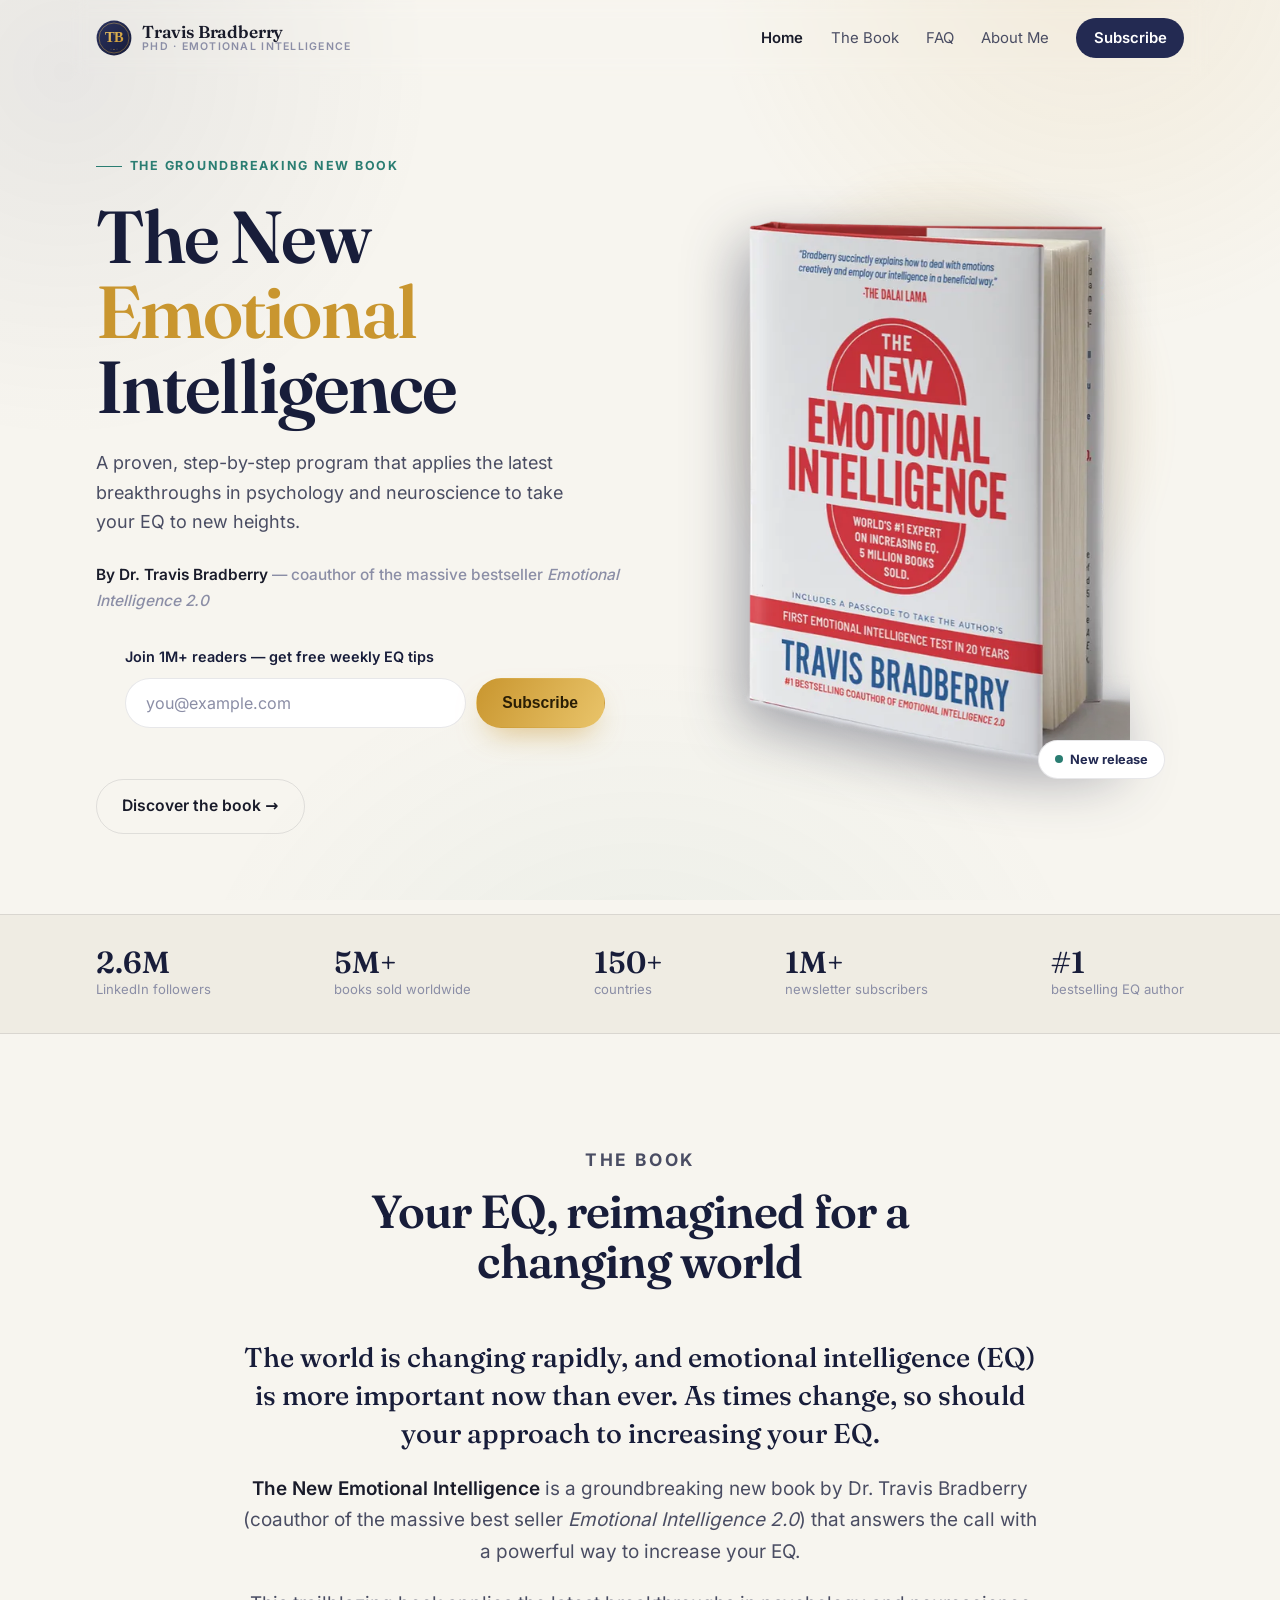
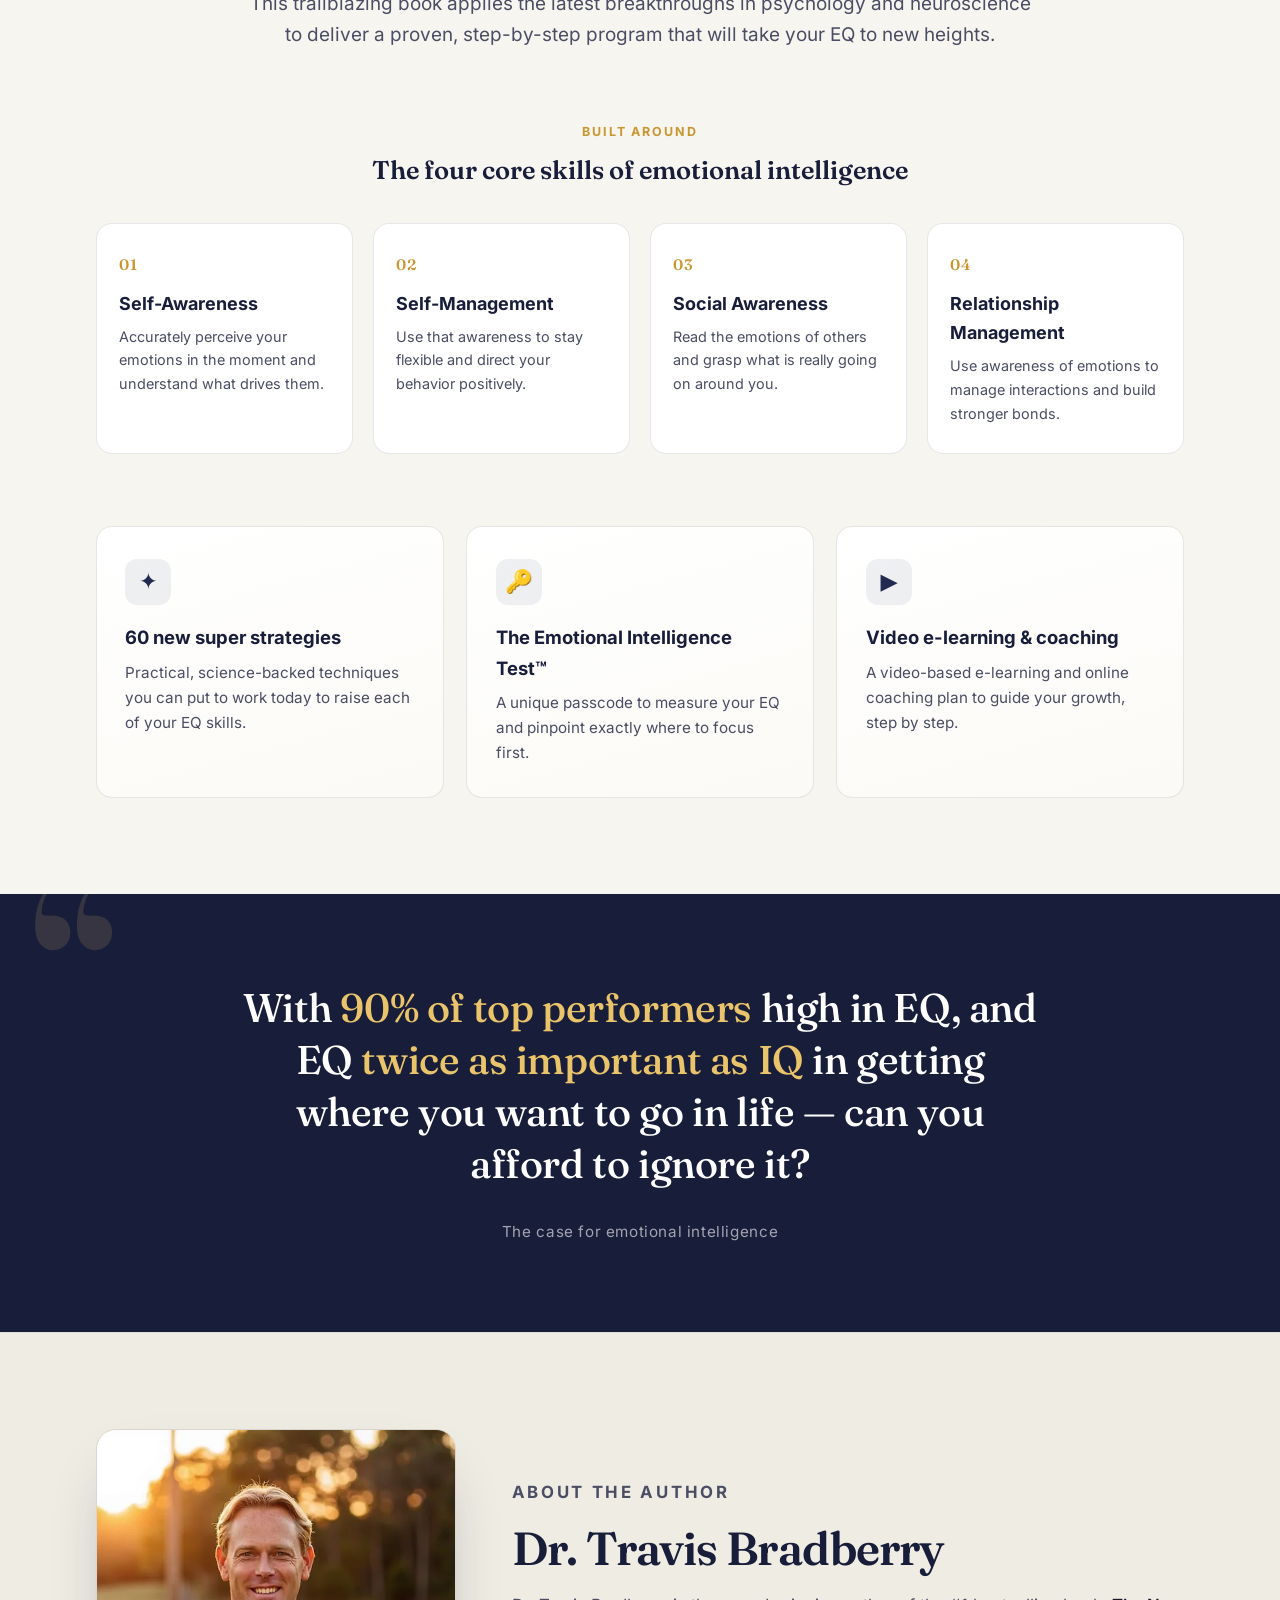
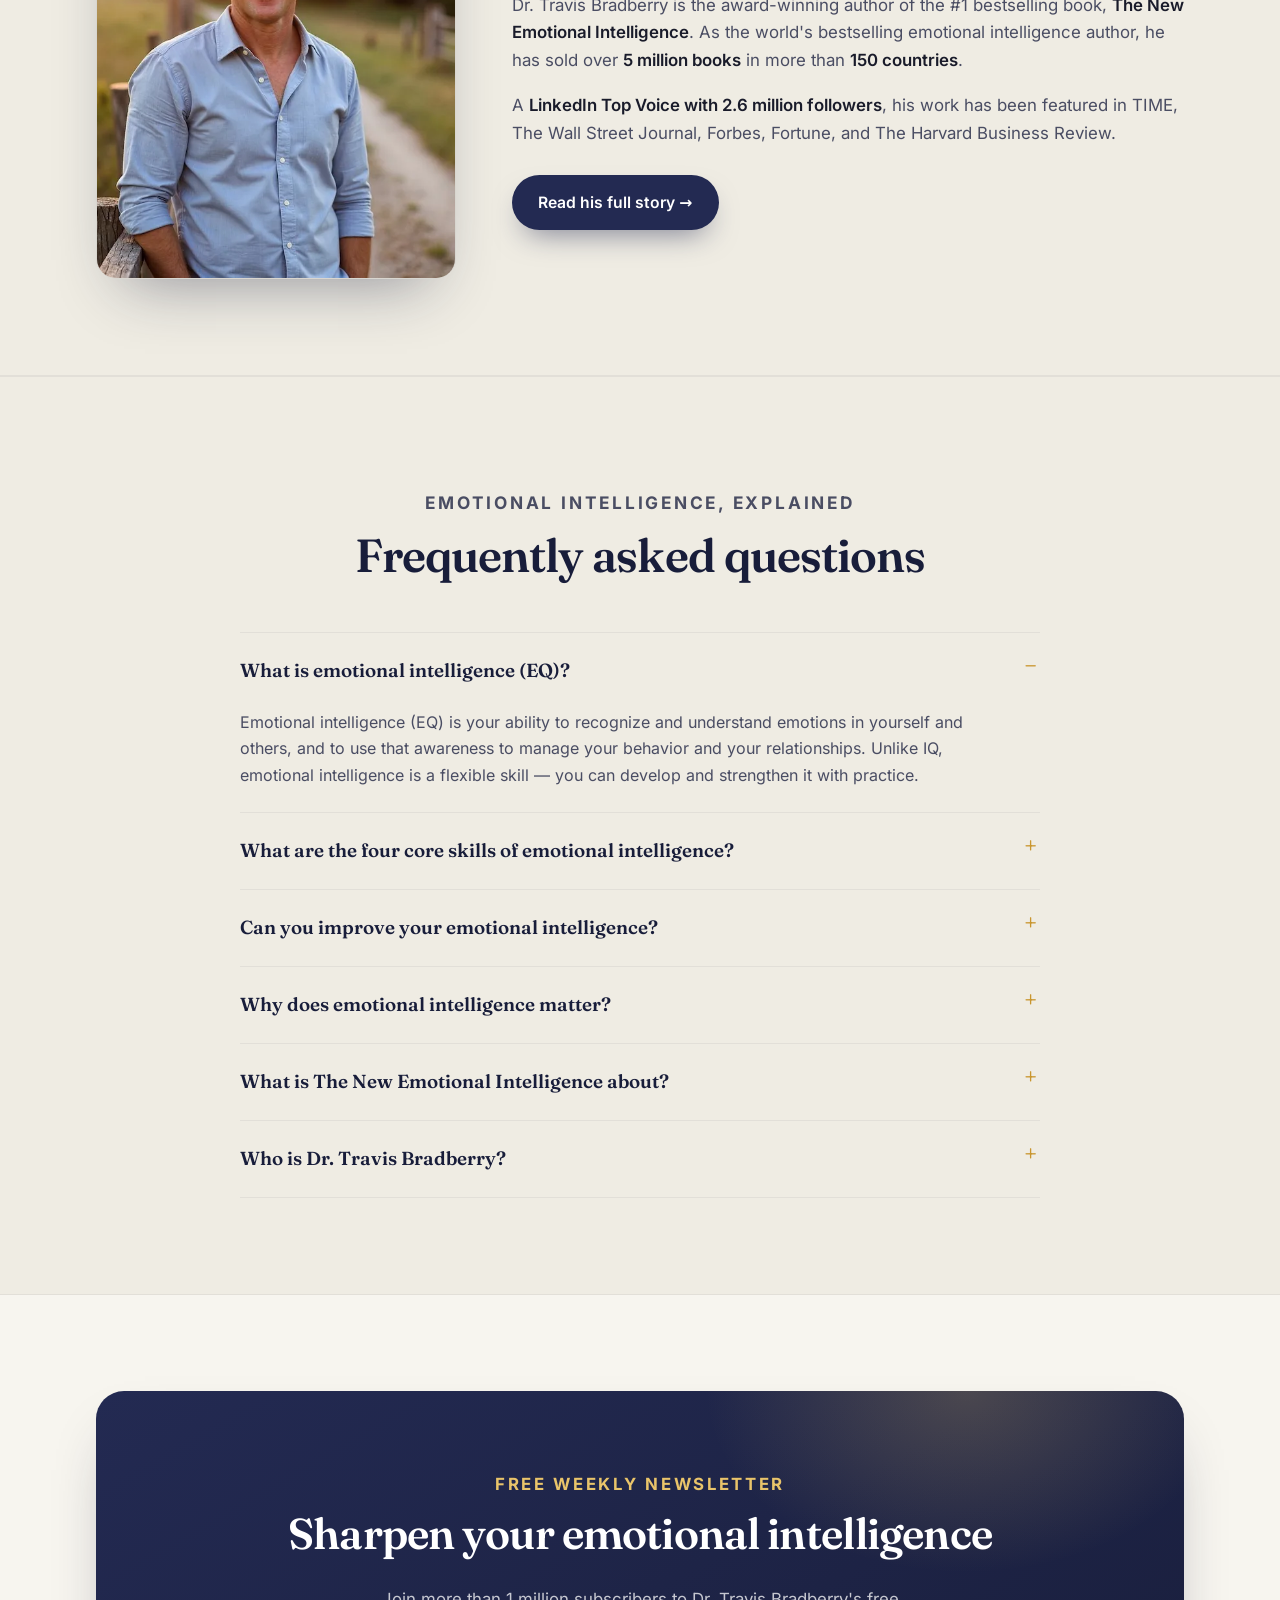
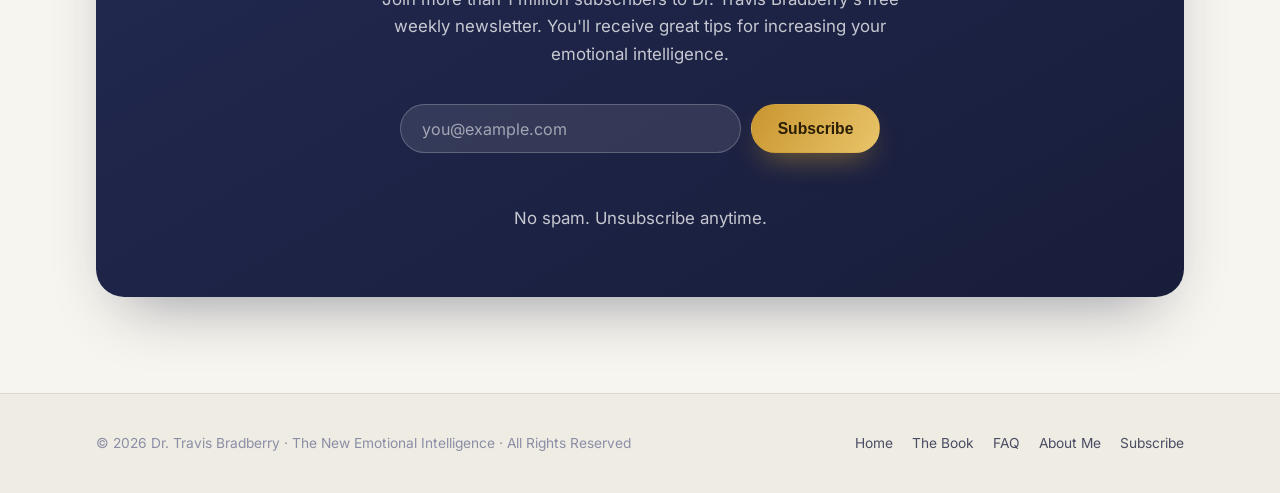
==== index.html @ 5241d3fb "Add private review pages (/pending, /pending/yufan, /log) and AI-visit tracking Static review pages " ====
<!DOCTYPE html>
<html lang="en">
<head>
<!-- Google tag (gtag.js) -->
<script async src="https://www.googletagmanager.com/gtag/js?id=G-ZVDS012KVS"></script>
<script>
  window.dataLayer = window.dataLayer || [];
  function gtag(){dataLayer.push(arguments);}
  gtag('js', new Date());
  gtag('config', 'G-ZVDS012KVS');
</script>
  <meta charset="UTF-8" />
  <meta name="viewport" content="width=device-width, initial-scale=1.0" />

  <title>The New Emotional Intelligence — Dr. Travis Bradberry</title>
  <meta name="description" content="The New Emotional Intelligence is a groundbreaking new book by Dr. Travis Bradberry, coauthor of the bestseller Emotional Intelligence 2.0 — a proven, step-by-step program that takes your EQ to new heights." />
  <meta name="author" content="Dr. Travis Bradberry" />
  <meta name="robots" content="index, follow, max-image-preview:large" />
  <meta name="theme-color" content="#181d3a" />
  <link rel="canonical" href="https://www.travisbradberry.com/" />

  <!-- Open Graph -->
  <meta property="og:type" content="book" />
  <meta property="og:site_name" content="Dr. Travis Bradberry" />
  <meta property="og:title" content="The New Emotional Intelligence — Dr. Travis Bradberry" />
  <meta property="og:description" content="A groundbreaking new book that applies the latest breakthroughs in psychology and neuroscience to take your EQ to new heights." />
  <meta property="og:url" content="https://www.travisbradberry.com/" />
  <meta property="og:image" content="https://www.travisbradberry.com/assets/img/book-cover.png" />
  <meta property="og:image:alt" content="The New Emotional Intelligence — book cover by Dr. Travis Bradberry" />
  <meta property="og:locale" content="en_US" />

  <meta name="twitter:card" content="summary_large_image" />
  <meta name="twitter:title" content="The New Emotional Intelligence — Dr. Travis Bradberry" />
  <meta name="twitter:description" content="The groundbreaking new book on emotional intelligence from the world's bestselling EQ author." />
  <meta name="twitter:image" content="https://www.travisbradberry.com/assets/img/book-cover.png" />

  <link rel="icon" type="image/svg+xml" href="assets/favicon.svg" />

  <!-- Preload the LCP hero image (book cover) -->
  <link rel="preload" as="image" type="image/webp" fetchpriority="high"
        href="assets/img/book-cover.webp"
        imagesrcset="assets/img/book-cover-500.webp 500w, assets/img/book-cover.webp 553w"
        imagesizes="(max-width: 760px) 300px, 420px" />

  <!-- Self-hosted fonts (no third-party requests) — preload the above-the-fold faces -->
  <link rel="preload" as="font" type="font/woff2" href="assets/fonts/fraunces-normal-latin.woff2" crossorigin />
  <link rel="preload" as="font" type="font/woff2" href="assets/fonts/inter-normal-latin.woff2" crossorigin />
  <link rel="stylesheet" href="assets/fonts.css" />
  <link rel="stylesheet" href="styles.css" />

  <script type="application/ld+json">
  {
    "@context": "https://schema.org",
    "@graph": [
      {
        "@type": "Book",
        "@id": "https://www.travisbradberry.com/#book",
        "name": "The New Emotional Intelligence",
        "author": { "@type": "Person", "name": "Dr. Travis Bradberry", "@id": "https://www.travisbradberry.com/#travis" },
        "about": { "@id": "https://www.travisbradberry.com/#emotional-intelligence" },
        "genre": "Self-help",
        "keywords": "emotional intelligence, EQ, self-awareness, self-management, social awareness, relationship management",
        "description": "A groundbreaking new book by Dr. Travis Bradberry that applies the latest breakthroughs in psychology and neuroscience to deliver a proven, step-by-step program that takes your EQ to new heights.",
        "image": "https://www.travisbradberry.com/assets/img/book-cover.png",
        "inLanguage": "en"
      },
      {
        "@type": "Person",
        "@id": "https://www.travisbradberry.com/#travis",
        "name": "Dr. Travis Bradberry",
        "jobTitle": ["Author & Emotional Intelligence Expert", "Chief People Scientist"],
        "description": "The world's bestselling emotional intelligence author and a LinkedIn Top Voice with 2.6 million followers.",
        "url": "https://www.travisbradberry.com/about.html",
        "image": "https://www.travisbradberry.com/assets/img/travis-headshot.jpg",
        "alumniOf": {
          "@type": "CollegeOrUniversity",
          "@id": "https://www.travisbradberry.com/#ucsd",
          "name": "University of California, San Diego",
          "url": "https://ucsd.edu/",
          "sameAs": ["https://en.wikipedia.org/wiki/University_of_California,_San_Diego", "https://www.wikidata.org/wiki/Q622664"]
        },
        "hasCredential": [
          {
            "@type": "EducationalOccupationalCredential",
            "name": "Dual Ph.D. in Clinical Psychology and Industrial-Organizational Psychology",
            "credentialCategory": "Doctorate",
            "educationalLevel": "Doctoral degree",
            "about": ["Clinical Psychology", "Industrial-Organizational Psychology"]
          },
          {
            "@type": "EducationalOccupationalCredential",
            "name": "Bachelor of Science in Clinical Psychology",
            "credentialCategory": "Bachelor's degree",
            "educationalLevel": "Bachelor's degree",
            "about": "Clinical Psychology",
            "recognizedBy": { "@id": "https://www.travisbradberry.com/#ucsd" }
          }
        ],
        "worksFor": { "@id": "https://www.travisbradberry.com/#leadx" },
        "knowsAbout": ["Emotional intelligence", "EQ", "Psychology", "Leadership", "Neuroscience"],
        "sameAs": ["https://www.linkedin.com/in/travisbradberry"]
      },
      {
        "@type": "Organization",
        "@id": "https://www.travisbradberry.com/#leadx",
        "name": "LEADx",
        "url": "https://leadx.org/",
        "description": "A leading provider of emotional intelligence training and emotional intelligence trainer certification.",
        "sameAs": ["https://leadx.org/emotional-intelligence-training/", "https://leadx.org/eq-certification/"]
      },
      {
        "@type": "DefinedTerm",
        "@id": "https://www.travisbradberry.com/#emotional-intelligence",
        "name": "Emotional Intelligence",
        "alternateName": "EQ",
        "description": "Emotional intelligence (EQ) is the ability to recognize and understand emotions in yourself and others, and to use that awareness to manage your behavior and relationships. It comprises four core skills: self-awareness, self-management, social awareness, and relationship management."
      },
      {
        "@type": "FAQPage",
        "@id": "https://www.travisbradberry.com/#faq",
        "mainEntity": [
          {
            "@type": "Question",
            "name": "What is emotional intelligence (EQ)?",
            "acceptedAnswer": { "@type": "Answer", "text": "Emotional intelligence (EQ) is your ability to recognize and understand emotions in yourself and others, and to use that awareness to manage your behavior and your relationships. Unlike IQ, emotional intelligence is a flexible skill — you can develop and strengthen it with practice." }
          },
          {
            "@type": "Question",
            "name": "What are the four core skills of emotional intelligence?",
            "acceptedAnswer": { "@type": "Answer", "text": "Emotional intelligence is built on four core skills: self-awareness (accurately perceiving your own emotions), self-management (using that awareness to direct your behavior positively), social awareness (reading the emotions of others), and relationship management (using emotional awareness to build stronger interactions)." }
          },
          {
            "@type": "Question",
            "name": "Can you improve your emotional intelligence?",
            "acceptedAnswer": { "@type": "Answer", "text": "Yes. Emotional intelligence is not fixed — it is a skill anyone can build at any age. The New Emotional Intelligence provides a proven, step-by-step program with 60 science-backed strategies to raise each of the four EQ skills." }
          },
          {
            "@type": "Question",
            "name": "Why does emotional intelligence matter?",
            "acceptedAnswer": { "@type": "Answer", "text": "Emotional intelligence is one of the strongest drivers of success: 90% of top performers are high in EQ, and EQ is twice as important as IQ in getting where you want to go in life. It shapes how you handle stress, make decisions, lead, and connect with others." }
          },
          {
            "@type": "Question",
            "name": "What is The New Emotional Intelligence about?",
            "acceptedAnswer": { "@type": "Answer", "text": "The New Emotional Intelligence is a groundbreaking book by Dr. Travis Bradberry, coauthor of the bestseller Emotional Intelligence 2.0. It applies the latest breakthroughs in psychology and neuroscience to deliver a step-by-step program — including 60 new strategies, the Emotional Intelligence Test, and video coaching — to take your EQ to new heights." }
          },
          {
            "@type": "Question",
            "name": "Who is Dr. Travis Bradberry?",
            "acceptedAnswer": { "@type": "Answer", "text": "Dr. Travis Bradberry is the world's bestselling emotional intelligence author, with over 5 million books sold in more than 150 countries. He holds a dual Ph.D. in clinical and industrial-organizational psychology and is a LinkedIn Top Voice with 2.6 million followers." }
          }
        ]
      }
    ]
  }
  </script>
<script src="https://admin.shiptolive.com/stl-track.js" data-site="travisbradberry" data-leads="1" defer></script>
</head>
<body>
  <a class="skip-link" href="#book">Skip to content</a>
  <div class="bg-wash" aria-hidden="true"></div>

  <!-- NAV -->
  <header class="nav" id="top">
    <a class="brand" href="index.html" aria-label="Dr. Travis Bradberry — home">
      <img src="assets/logo.svg" alt="" width="40" height="40" />
      <span class="brand-text">
        <span class="brand-name">Travis Bradberry</span>
        <span class="brand-sub">PhD · Emotional Intelligence</span>
      </span>
    </a>
    <button class="nav-toggle" type="button" aria-label="Toggle menu" aria-expanded="false" aria-controls="primary-nav">
      <span></span><span></span><span></span>
    </button>
    <nav class="nav-links" id="primary-nav" aria-label="Primary">
      <a href="index.html" class="active">Home</a>
      <a href="#book">The Book</a>
      <a href="#faq">FAQ</a>
      <a href="about.html">About Me</a>
      <a class="nav-cta" href="#subscribe">Subscribe</a>
    </nav>
  </header>

  <main id="main">
    <!-- HERO -->
    <section class="hero">
      <div class="wrap hero-grid">
        <div class="hero-copy reveal">
          <p class="eyebrow">The groundbreaking new book</p>
          <h1>The New <em>Emotional</em> Intelligence</h1>
          <p class="lede">A proven, step-by-step program that applies the latest breakthroughs in psychology and neuroscience to take your EQ to new heights.</p>
          <p class="byline">By Dr. Travis Bradberry <span>— coauthor of the massive bestseller <em>Emotional Intelligence 2.0</em></span></p>
          <form class="subscribe-form hero-subscribe" novalidate>
            <p class="hero-sub-label">Join 1M+ readers — get free weekly EQ tips</p>
            <div class="subscribe-row">
              <input type="email" inputmode="email" autocomplete="email" placeholder="you@example.com" aria-label="Your email address" required />
              <button class="btn btn-gold" type="submit">Subscribe</button>
            </div>
            <div class="hp" aria-hidden="true"><input type="text" name="_honey" tabindex="-1" autocomplete="off" /></div>
            <p class="form-status" role="status" aria-live="polite"></p>
          </form>
          <div class="hero-cta">
            <a class="btn btn-ghost" href="#book">Discover the book →</a>
          </div>
        </div>
        <div class="cover-stage reveal">
          <picture>
            <source type="image/webp" srcset="assets/img/book-cover-500.webp 500w, assets/img/book-cover.webp 553w" sizes="(max-width: 760px) 300px, 420px" />
            <img class="cover" src="assets/img/book-cover.png" alt="The New Emotional Intelligence — book cover by Dr. Travis Bradberry" width="553" height="760" fetchpriority="high" decoding="async" />
          </picture>
          <span class="cover-badge"><span class="dot"></span> New release</span>
        </div>
      </div>
    </section>

    <!-- TRUST STRIP -->
    <section class="trust" aria-label="By the numbers">
      <div class="wrap">
        <div class="trust-item"><strong>2.6M</strong><span>LinkedIn followers</span></div>
        <div class="trust-item"><strong>5M+</strong><span>books sold worldwide</span></div>
        <div class="trust-item"><strong>150+</strong><span>countries</span></div>
        <div class="trust-item"><strong>1M+</strong><span>newsletter subscribers</span></div>
        <div class="trust-item"><strong>#1</strong><span>bestselling EQ author</span></div>
      </div>
    </section>

    <!-- THE BOOK -->
    <section class="section" id="book">
      <div class="wrap">
        <div class="section-head">
          <p class="kicker">The Book</p>
          <h2>Your EQ, reimagined for a changing world</h2>
        </div>
        <div class="book-intro reveal">
          <p class="lead">The world is changing rapidly, and emotional intelligence (EQ) is more important now than ever. As times change, so should your approach to increasing your EQ.</p>
          <p><strong>The New Emotional Intelligence</strong> is a groundbreaking new book by Dr. Travis Bradberry (coauthor of the massive best seller <em>Emotional Intelligence 2.0</em>) that answers the call with a powerful way to increase your EQ.</p>
          <p>This trailblazing book applies the latest breakthroughs in psychology and neuroscience to deliver a proven, step-by-step program that will take your EQ to new heights.</p>
        </div>

        <!-- FOUR CORE SKILLS -->
        <div class="skills-head reveal">
          <p class="kicker">Built around</p>
          <h3>The four core skills of emotional intelligence</h3>
        </div>
        <div class="skills">
          <article class="skill reveal">
            <span class="num">01</span>
            <h4>Self-Awareness</h4>
            <p>Accurately perceive your emotions in the moment and understand what drives them.</p>
          </article>
          <article class="skill reveal">
            <span class="num">02</span>
            <h4>Self-Management</h4>
            <p>Use that awareness to stay flexible and direct your behavior positively.</p>
          </article>
          <article class="skill reveal">
            <span class="num">03</span>
            <h4>Social Awareness</h4>
            <p>Read the emotions of others and grasp what is really going on around you.</p>
          </article>
          <article class="skill reveal">
            <span class="num">04</span>
            <h4>Relationship Management</h4>
            <p>Use awareness of emotions to manage interactions and build stronger bonds.</p>
          </article>
        </div>

        <!-- KEY FEATURES -->
        <div class="features">
          <article class="feature reveal">
            <div class="ico">✦</div>
            <h4>60 new super strategies</h4>
            <p>Practical, science-backed techniques you can put to work today to raise each of your EQ skills.</p>
          </article>
          <article class="feature reveal">
            <div class="ico">🔑</div>
            <h4>The Emotional Intelligence Test™</h4>
            <p>A unique passcode to measure your EQ and pinpoint exactly where to focus first.</p>
          </article>
          <article class="feature reveal">
            <div class="ico">▶</div>
            <h4>Video e-learning &amp; coaching</h4>
            <p>A video-based e-learning and online coaching plan to guide your growth, step by step.</p>
          </article>
        </div>
      </div>
    </section>

    <!-- PULL QUOTE -->
    <section class="pull">
      <div class="wrap">
        <blockquote>
          With <span class="hi">90% of top performers</span> high in EQ, and EQ <span class="hi">twice as important as IQ</span> in getting where you want to go in life — can you afford to ignore it?
        </blockquote>
        <cite>The case for emotional intelligence</cite>
      </div>
    </section>

    <!-- ABOUT PREVIEW -->
    <section class="section alt" id="about-preview">
      <div class="wrap about-grid">
        <div class="about-photo reveal">
          <picture>
            <source type="image/webp" srcset="assets/img/travis-headshot.webp" />
            <img src="assets/img/travis-headshot.jpg" alt="Dr. Travis Bradberry" width="691" height="690" loading="lazy" decoding="async" />
          </picture>
        </div>
        <div class="block reveal">
          <p class="kicker">About the author</p>
          <h2>Dr. Travis Bradberry</h2>
          <p>Dr. Travis Bradberry is the award-winning author of the #1 bestselling book, <strong>The New Emotional Intelligence</strong>. As the world's bestselling emotional intelligence author, he has sold over <strong>5 million books</strong> in more than <strong>150 countries</strong>.</p>
          <p>A <strong>LinkedIn Top Voice with 2.6 million followers</strong>, his work has been featured in TIME, The Wall Street Journal, Forbes, Fortune, and The Harvard Business Review.</p>
          <a class="btn btn-primary" href="about.html">Read his full story →</a>
        </div>
      </div>
    </section>

    <!-- FAQ -->
    <section class="section alt" id="faq">
      <div class="wrap">
        <div class="section-head">
          <p class="kicker">Emotional intelligence, explained</p>
          <h2>Frequently asked questions</h2>
        </div>
        <div class="faq reveal">
          <details class="faq-item" open>
            <summary>What is emotional intelligence (EQ)?</summary>
            <div class="faq-a">
              <p>Emotional intelligence (EQ) is your ability to recognize and understand emotions in yourself and others, and to use that awareness to manage your behavior and your relationships. Unlike IQ, emotional intelligence is a flexible skill — you can develop and strengthen it with practice.</p>
            </div>
          </details>
          <details class="faq-item">
            <summary>What are the four core skills of emotional intelligence?</summary>
            <div class="faq-a">
              <p>Emotional intelligence is built on four core skills: <strong>self-awareness</strong> (accurately perceiving your own emotions), <strong>self-management</strong> (using that awareness to direct your behavior positively), <strong>social awareness</strong> (reading the emotions of others), and <strong>relationship management</strong> (using emotional awareness to build stronger interactions).</p>
            </div>
          </details>
          <details class="faq-item">
            <summary>Can you improve your emotional intelligence?</summary>
            <div class="faq-a">
              <p>Yes. Emotional intelligence is not fixed — it is a skill anyone can build at any age. <em>The New Emotional Intelligence</em> provides a proven, step-by-step program with 60 science-backed strategies to raise each of the four EQ skills.</p>
            </div>
          </details>
          <details class="faq-item">
            <summary>Why does emotional intelligence matter?</summary>
            <div class="faq-a">
              <p>Emotional intelligence is one of the strongest drivers of success: 90% of top performers are high in EQ, and EQ is twice as important as IQ in getting where you want to go in life. It shapes how you handle stress, make decisions, lead, and connect with others.</p>
            </div>
          </details>
          <details class="faq-item">
            <summary>What is The New Emotional Intelligence about?</summary>
            <div class="faq-a">
              <p><em>The New Emotional Intelligence</em> is a groundbreaking book by Dr. Travis Bradberry, coauthor of the bestseller <em>Emotional Intelligence 2.0</em>. It applies the latest breakthroughs in psychology and neuroscience to deliver a step-by-step program — including 60 new strategies, the Emotional Intelligence Test, and video coaching — to take your EQ to new heights.</p>
            </div>
          </details>
          <details class="faq-item">
            <summary>Who is Dr. Travis Bradberry?</summary>
            <div class="faq-a">
              <p>Dr. Travis Bradberry is the world's bestselling emotional intelligence author, with over 5 million books sold in more than 150 countries. He holds a dual Ph.D. in clinical and industrial-organizational psychology and is a LinkedIn Top Voice with 2.6 million followers.</p>
            </div>
          </details>
        </div>
      </div>
    </section>

    <!-- SUBSCRIBE -->
    <section class="cta" id="subscribe">
      <div class="wrap">
        <div class="cta-card reveal">
          <p class="kicker">Free weekly newsletter</p>
          <h2>Sharpen your emotional intelligence</h2>
          <p>Join more than 1 million subscribers to Dr. Travis Bradberry's free weekly newsletter. You'll receive great tips for increasing your emotional intelligence.</p>
          <form class="subscribe-form" novalidate>
            <div class="subscribe-row">
              <input type="email" inputmode="email" autocomplete="email" placeholder="you@example.com" aria-label="Your email address" required />
              <button class="btn btn-gold" type="submit">Subscribe</button>
            </div>
            <div class="hp" aria-hidden="true"><input type="text" name="_honey" tabindex="-1" autocomplete="off" /></div>
            <p class="form-status" role="status" aria-live="polite"></p>
            <p class="fineprint">No spam. Unsubscribe anytime.</p>
          </form>
        </div>
      </div>
    </section>
  </main>

  <footer class="foot">
    <div class="wrap">
      <span>© <span id="year"></span> Dr. Travis Bradberry · The New Emotional Intelligence · All Rights Reserved</span>
      <nav class="foot-links" aria-label="Footer">
        <a href="index.html">Home</a>
        <a href="#book">The Book</a>
        <a href="#faq">FAQ</a>
        <a href="about.html">About Me</a>
        <a href="#subscribe">Subscribe</a>
      </nav>
    </div>
  </footer>

  <script src="script.js" defer></script>
</body>
</html>
---- assets/fonts.css ----
/* latin-ext */
@font-face {
  font-family: 'Fraunces';
  font-style: italic;
  font-weight: 500;
  font-display: swap;
  src: url(fonts/fraunces-italic-latin-ext.woff2) format('woff2');
  unicode-range: U+0100-02BA, U+02BD-02C5, U+02C7-02CC, U+02CE-02D7, U+02DD-02FF, U+0304, U+0308, U+0329, U+1D00-1DBF, U+1E00-1E9F, U+1EF2-1EFF, U+2020, U+20A0-20AB, U+20AD-20C0, U+2113, U+2C60-2C7F, U+A720-A7FF;
}
/* latin */
@font-face {
  font-family: 'Fraunces';
  font-style: italic;
  font-weight: 500;
  font-display: swap;
  src: url(fonts/fraunces-italic-latin.woff2) format('woff2');
  unicode-range: U+0000-00FF, U+0131, U+0152-0153, U+02BB-02BC, U+02C6, U+02DA, U+02DC, U+0304, U+0308, U+0329, U+2000-206F, U+20AC, U+2122, U+2191, U+2193, U+2212, U+2215, U+FEFF, U+FFFD;
}
/* latin-ext */
@font-face {
  font-family: 'Fraunces';
  font-style: italic;
  font-weight: 600;
  font-display: swap;
  src: url(fonts/fraunces-italic-latin-ext.woff2) format('woff2');
  unicode-range: U+0100-02BA, U+02BD-02C5, U+02C7-02CC, U+02CE-02D7, U+02DD-02FF, U+0304, U+0308, U+0329, U+1D00-1DBF, U+1E00-1E9F, U+1EF2-1EFF, U+2020, U+20A0-20AB, U+20AD-20C0, U+2113, U+2C60-2C7F, U+A720-A7FF;
}
/* latin */
@font-face {
  font-family: 'Fraunces';
  font-style: italic;
  font-weight: 600;
  font-display: swap;
  src: url(fonts/fraunces-italic-latin.woff2) format('woff2');
  unicode-range: U+0000-00FF, U+0131, U+0152-0153, U+02BB-02BC, U+02C6, U+02DA, U+02DC, U+0304, U+0308, U+0329, U+2000-206F, U+20AC, U+2122, U+2191, U+2193, U+2212, U+2215, U+FEFF, U+FFFD;
}
/* latin-ext */
@font-face {
  font-family: 'Fraunces';
  font-style: normal;
  font-weight: 500;
  font-display: swap;
  src: url(fonts/fraunces-normal-latin-ext.woff2) format('woff2');
  unicode-range: U+0100-02BA, U+02BD-02C5, U+02C7-02CC, U+02CE-02D7, U+02DD-02FF, U+0304, U+0308, U+0329, U+1D00-1DBF, U+1E00-1E9F, U+1EF2-1EFF, U+2020, U+20A0-20AB, U+20AD-20C0, U+2113, U+2C60-2C7F, U+A720-A7FF;
}
/* latin */
@font-face {
  font-family: 'Fraunces';
  font-style: normal;
  font-weight: 500;
  font-display: swap;
  src: url(fonts/fraunces-normal-latin.woff2) format('woff2');
  unicode-range: U+0000-00FF, U+0131, U+0152-0153, U+02BB-02BC, U+02C6, U+02DA, U+02DC, U+0304, U+0308, U+0329, U+2000-206F, U+20AC, U+2122, U+2191, U+2193, U+2212, U+2215, U+FEFF, U+FFFD;
}
/* latin-ext */
@font-face {
  font-family: 'Fraunces';
  font-style: normal;
  font-weight: 600;
  font-display: swap;
  src: url(fonts/fraunces-normal-latin-ext.woff2) format('woff2');
  unicode-range: U+0100-02BA, U+02BD-02C5, U+02C7-02CC, U+02CE-02D7, U+02DD-02FF, U+0304, U+0308, U+0329, U+1D00-1DBF, U+1E00-1E9F, U+1EF2-1EFF, U+2020, U+20A0-20AB, U+20AD-20C0, U+2113, U+2C60-2C7F, U+A720-A7FF;
}
/* latin */
@font-face {
  font-family: 'Fraunces';
  font-style: normal;
  font-weight: 600;
  font-display: swap;
  src: url(fonts/fraunces-normal-latin.woff2) format('woff2');
  unicode-range: U+0000-00FF, U+0131, U+0152-0153, U+02BB-02BC, U+02C6, U+02DA, U+02DC, U+0304, U+0308, U+0329, U+2000-206F, U+20AC, U+2122, U+2191, U+2193, U+2212, U+2215, U+FEFF, U+FFFD;
}
/* latin-ext */
@font-face {
  font-family: 'Inter';
  font-style: normal;
  font-weight: 400;
  font-display: swap;
  src: url(fonts/inter-normal-latin-ext.woff2) format('woff2');
  unicode-range: U+0100-02BA, U+02BD-02C5, U+02C7-02CC, U+02CE-02D7, U+02DD-02FF, U+0304, U+0308, U+0329, U+1D00-1DBF, U+1E00-1E9F, U+1EF2-1EFF, U+2020, U+20A0-20AB, U+20AD-20C0, U+2113, U+2C60-2C7F, U+A720-A7FF;
}
/* latin */
@font-face {
  font-family: 'Inter';
  font-style: normal;
  font-weight: 400;
  font-display: swap;
  src: url(fonts/inter-normal-latin.woff2) format('woff2');
  unicode-range: U+0000-00FF, U+0131, U+0152-0153, U+02BB-02BC, U+02C6, U+02DA, U+02DC, U+0304, U+0308, U+0329, U+2000-206F, U+20AC, U+2122, U+2191, U+2193, U+2212, U+2215, U+FEFF, U+FFFD;
}
/* latin-ext */
@font-face {
  font-family: 'Inter';
  font-style: normal;
  font-weight: 500;
  font-display: swap;
  src: url(fonts/inter-normal-latin-ext.woff2) format('woff2');
  unicode-range: U+0100-02BA, U+02BD-02C5, U+02C7-02CC, U+02CE-02D7, U+02DD-02FF, U+0304, U+0308, U+0329, U+1D00-1DBF, U+1E00-1E9F, U+1EF2-1EFF, U+2020, U+20A0-20AB, U+20AD-20C0, U+2113, U+2C60-2C7F, U+A720-A7FF;
}
/* latin */
@font-face {
  font-family: 'Inter';
  font-style: normal;
  font-weight: 500;
  font-display: swap;
  src: url(fonts/inter-normal-latin.woff2) format('woff2');
  unicode-range: U+0000-00FF, U+0131, U+0152-0153, U+02BB-02BC, U+02C6, U+02DA, U+02DC, U+0304, U+0308, U+0329, U+2000-206F, U+20AC, U+2122, U+2191, U+2193, U+2212, U+2215, U+FEFF, U+FFFD;
}
/* latin-ext */
@font-face {
  font-family: 'Inter';
  font-style: normal;
  font-weight: 600;
  font-display: swap;
  src: url(fonts/inter-normal-latin-ext.woff2) format('woff2');
  unicode-range: U+0100-02BA, U+02BD-02C5, U+02C7-02CC, U+02CE-02D7, U+02DD-02FF, U+0304, U+0308, U+0329, U+1D00-1DBF, U+1E00-1E9F, U+1EF2-1EFF, U+2020, U+20A0-20AB, U+20AD-20C0, U+2113, U+2C60-2C7F, U+A720-A7FF;
}
/* latin */
@font-face {
  font-family: 'Inter';
  font-style: normal;
  font-weight: 600;
  font-display: swap;
  src: url(fonts/inter-normal-latin.woff2) format('woff2');
  unicode-range: U+0000-00FF, U+0131, U+0152-0153, U+02BB-02BC, U+02C6, U+02DA, U+02DC, U+0304, U+0308, U+0329, U+2000-206F, U+20AC, U+2122, U+2191, U+2193, U+2212, U+2215, U+FEFF, U+FFFD;
}
/* latin-ext */
@font-face {
  font-family: 'Inter';
  font-style: normal;
  font-weight: 700;
  font-display: swap;
  src: url(fonts/inter-normal-latin-ext.woff2) format('woff2');
  unicode-range: U+0100-02BA, U+02BD-02C5, U+02C7-02CC, U+02CE-02D7, U+02DD-02FF, U+0304, U+0308, U+0329, U+1D00-1DBF, U+1E00-1E9F, U+1EF2-1EFF, U+2020, U+20A0-20AB, U+20AD-20C0, U+2113, U+2C60-2C7F, U+A720-A7FF;
}
/* latin */
@font-face {
  font-family: 'Inter';
  font-style: normal;
  font-weight: 700;
  font-display: swap;
  src: url(fonts/inter-normal-latin.woff2) format('woff2');
  unicode-range: U+0000-00FF, U+0131, U+0152-0153, U+02BB-02BC, U+02C6, U+02DA, U+02DC, U+0304, U+0308, U+0329, U+2000-206F, U+20AC, U+2122, U+2191, U+2193, U+2212, U+2215, U+FEFF, U+FFFD;
}
---- styles.css ----
:root {
  --paper: #f7f5ef;
  --paper-2: #efece3;
  --card: #ffffff;
  --ink: #191b2a;
  --ink-soft: #4a4d63;
  --ink-faint: #8b8ea6;
  --line: rgba(25, 27, 42, 0.10);
  --line-soft: rgba(25, 27, 42, 0.06);
  --navy: #232a52;
  --navy-deep: #181d3a;
  --gold: #c9962f;
  --gold-soft: #e9c46a;
  --teal: #2a7d72;
  --radius: 16px;
  --max: 1140px;
  --font: 'Inter', system-ui, -apple-system, sans-serif;
  --serif: 'Fraunces', Georgia, serif;
  --shadow-lift: 0 30px 60px -28px rgba(24, 29, 58, 0.45);
}

* { box-sizing: border-box; margin: 0; padding: 0; }
html { scroll-behavior: smooth; }
body {
  font-family: var(--font);
  background: var(--paper);
  color: var(--ink);
  line-height: 1.65;
  -webkit-font-smoothing: antialiased;
  overflow-x: hidden;
}
a { color: inherit; text-decoration: none; }
img { display: block; max-width: 100%; }

/* subtle paper texture / ambient warmth */
.bg-wash {
  position: fixed;
  inset: 0;
  z-index: -1;
  background:
    radial-gradient(50vw 50vw at 85% -5%, rgba(201, 150, 47, 0.10), transparent 60%),
    radial-gradient(48vw 48vw at 5% 8%, rgba(35, 42, 82, 0.07), transparent 60%),
    radial-gradient(60vw 50vw at 50% 115%, rgba(42, 125, 114, 0.06), transparent 60%);
}

.skip-link {
  position: absolute; left: -9999px; top: 0; z-index: 100;
  background: var(--navy); color: #fff; padding: 0.7rem 1.1rem;
  border-radius: 0 0 10px 0; font-weight: 600;
}
.skip-link:focus { left: 0; }

.wrap { max-width: var(--max); margin: 0 auto; padding: 0 1.6rem; }

/* ---------- NAV ---------- */
.nav {
  position: sticky; top: 0; z-index: 50;
  display: flex; align-items: center; justify-content: space-between; gap: 1rem;
  max-width: var(--max); margin: 0 auto; padding: 1.1rem 1.6rem;
  backdrop-filter: blur(8px);
}
.brand { display: flex; align-items: center; gap: 0.65rem; font-weight: 700; }
.brand img { width: 36px; height: 36px; border-radius: 10px; }
.brand-text { display: flex; flex-direction: column; line-height: 1.05; }
.brand-name { font-family: var(--serif); font-size: 1.08rem; letter-spacing: -0.01em; }
.brand-sub { font-size: 0.66rem; font-weight: 600; letter-spacing: 0.12em; text-transform: uppercase; color: var(--ink-faint); }
.nav-links { display: flex; align-items: center; gap: 1.7rem; font-size: 0.93rem; color: var(--ink-soft); }
.nav-links a:not(.nav-cta):hover { color: var(--ink); }
.nav-links a.active { color: var(--ink); font-weight: 600; }
.nav-cta {
  padding: 0.5rem 1.1rem; border-radius: 999px;
  background: var(--navy); color: #fff; font-weight: 600;
  transition: background 0.2s ease, transform 0.15s ease;
}
.nav-cta:hover { background: var(--navy-deep); transform: translateY(-1px); }

/* ---------- BUTTONS ---------- */
.btn {
  display: inline-flex; align-items: center; gap: 0.5rem;
  padding: 0.85rem 1.6rem; border-radius: 999px;
  font-weight: 600; font-size: 0.98rem; cursor: pointer;
  transition: transform 0.15s ease, box-shadow 0.2s ease, background 0.2s ease, color 0.2s ease;
  border: 1px solid transparent;
}
.btn:hover { transform: translateY(-2px); }
.btn-primary {
  background: var(--navy); color: #fff;
  box-shadow: 0 14px 30px -12px rgba(35, 42, 82, 0.6);
}
.btn-primary:hover { background: var(--navy-deep); }
.btn-gold {
  background: linear-gradient(120deg, var(--gold), var(--gold-soft));
  color: #2a1e05;
  box-shadow: 0 14px 30px -12px rgba(201, 150, 47, 0.65);
}
.btn-ghost { background: transparent; border-color: var(--line); color: var(--ink); }
.btn-ghost:hover { background: rgba(25, 27, 42, 0.04); }

/* ---------- HERO ---------- */
.hero { padding: 4.5rem 0 5rem; }
.hero-grid {
  display: grid; grid-template-columns: 1.05fr 0.95fr;
  gap: 4rem; align-items: center;
}
.eyebrow {
  display: inline-flex; align-items: center; gap: 0.5rem;
  font-size: 0.78rem; letter-spacing: 0.14em; text-transform: uppercase;
  color: var(--teal); font-weight: 700;
  margin-bottom: 1.4rem;
}
.eyebrow::before { content: ""; width: 26px; height: 1px; background: var(--teal); display: inline-block; }
.hero h1 {
  font-family: var(--serif); font-weight: 600;
  font-size: clamp(2.7rem, 6vw, 4.6rem); line-height: 1.02; letter-spacing: -0.025em;
  color: var(--navy-deep);
}
.hero h1 em { font-style: normal; color: var(--gold); }
.hero .lede {
  max-width: 30rem; margin-top: 1.5rem;
  font-size: 1.12rem; color: var(--ink-soft);
}
.hero .byline {
  margin-top: 1.6rem; font-size: 0.96rem; color: var(--ink); font-weight: 600;
}
.hero .byline span { color: var(--ink-faint); font-weight: 500; }
.hero-cta { display: flex; flex-wrap: wrap; gap: 0.8rem; margin-top: 2.2rem; }

/* book cover presentation */
.cover-stage { position: relative; display: grid; place-items: center; }
.cover-stage::before {
  content: ""; position: absolute; inset: -8% -6% -4%;
  background: radial-gradient(60% 60% at 50% 40%, rgba(201, 150, 47, 0.28), transparent 70%);
  filter: blur(10px); z-index: 0;
}
.cover {
  position: relative; z-index: 1;
  width: min(420px, 95%); height: auto;
  filter: drop-shadow(-10px 18px 28px rgba(24, 29, 58, 0.38));
  transition: transform 0.5s cubic-bezier(.2,.7,.2,1);
}
.cover-stage:hover .cover { transform: translateY(-6px); }
.cover-badge {
  position: absolute; z-index: 2; bottom: -14px; right: 4%;
  background: var(--card); border: 1px solid var(--line);
  border-radius: 999px; padding: 0.5rem 1rem;
  font-size: 0.8rem; font-weight: 700; color: var(--navy);
  box-shadow: var(--shadow-lift);
  display: flex; align-items: center; gap: 0.45rem;
}
.cover-badge .dot { width: 8px; height: 8px; border-radius: 50%; background: var(--teal); }

/* ---------- TRUST STRIP ---------- */
.trust {
  border-top: 1px solid var(--line); border-bottom: 1px solid var(--line);
  background: var(--paper-2);
}
.trust .wrap {
  display: flex; flex-wrap: wrap; justify-content: space-between;
  gap: 1.4rem 2rem; padding-top: 2rem; padding-bottom: 2rem;
}
.trust-item { display: flex; flex-direction: column; gap: 0.1rem; }
.trust-item strong { font-family: var(--serif); font-size: 1.9rem; color: var(--navy-deep); line-height: 1; }
.trust-item span { font-size: 0.82rem; color: var(--ink-faint); }

/* ---------- SECTIONS ---------- */
.section { padding: 6rem 0; }
.section.alt { background: var(--paper-2); border-top: 1px solid var(--line-soft); border-bottom: 1px solid var(--line-soft); }
.section-head { max-width: 44rem; margin: 0 auto 3.2rem; text-align: center; }
.section-head.left { margin-left: 0; text-align: left; }
.kicker {
  font-size: 0.78rem; letter-spacing: 0.16em; text-transform: uppercase;
  color: var(--gold); font-weight: 700; margin-bottom: 0.8rem;
}
.section-head h2, .block h2 {
  font-family: var(--serif); font-weight: 600;
  font-size: clamp(2rem, 4vw, 2.9rem); line-height: 1.08; letter-spacing: -0.02em;
  color: var(--navy-deep);
}
.section-head p { margin-top: 1rem; color: var(--ink-soft); font-size: 1.08rem; }

/* ---------- THE BOOK ---------- */
.book-intro { max-width: 50rem; margin: 0 auto; text-align: center; }
.book-intro p { font-size: 1.18rem; color: var(--ink-soft); margin-bottom: 1.3rem; }
.book-intro p strong { color: var(--ink); font-weight: 600; }
.book-intro .lead {
  font-family: var(--serif); font-size: clamp(1.3rem, 2.6vw, 1.7rem);
  line-height: 1.4; color: var(--navy-deep); font-weight: 500;
}

/* four core skills */
.skills-head { text-align: center; margin: 4.5rem 0 2rem; }
.skills-head .kicker { margin-bottom: 0.4rem; }
.skills-head h3 { font-family: var(--serif); font-weight: 600; font-size: 1.6rem; color: var(--navy-deep); }
.skills {
  display: grid; grid-template-columns: repeat(4, 1fr); gap: 1.2rem;
}
.skill {
  background: var(--card); border: 1px solid var(--line);
  border-radius: var(--radius); padding: 1.7rem 1.4rem;
  transition: transform 0.18s ease, box-shadow 0.22s ease, border-color 0.2s ease;
}
.skill:hover { transform: translateY(-5px); box-shadow: var(--shadow-lift); border-color: rgba(201,150,47,0.5); }
.skill .num {
  font-family: var(--serif); font-size: 0.95rem; font-weight: 700;
  color: var(--gold); letter-spacing: 0.05em;
}
.skill h4 { font-size: 1.12rem; margin: 0.7rem 0 0.4rem; color: var(--navy-deep); }
.skill p { font-size: 0.9rem; color: var(--ink-soft); }

/* features */
.features {
  display: grid; grid-template-columns: repeat(3, 1fr); gap: 1.4rem;
  margin-top: 4.5rem;
}
.feature {
  background: linear-gradient(165deg, var(--card), #fbfaf6);
  border: 1px solid var(--line); border-radius: var(--radius);
  padding: 2rem 1.8rem; position: relative; overflow: hidden;
}
.feature .ico {
  width: 46px; height: 46px; border-radius: 12px;
  background: rgba(35, 42, 82, 0.07); color: var(--navy);
  display: grid; place-items: center; font-size: 1.4rem; margin-bottom: 1.1rem;
}
.feature h4 { font-size: 1.15rem; color: var(--navy-deep); margin-bottom: 0.45rem; }
.feature p { font-size: 0.95rem; color: var(--ink-soft); }

/* ---------- PULL QUOTE ---------- */
.pull { background: var(--navy-deep); color: #fff; position: relative; overflow: hidden; }
.pull::before {
  content: "\201C"; position: absolute; top: -2.5rem; left: 2rem;
  font-family: var(--serif); font-size: 18rem; color: rgba(233, 196, 106, 0.14); line-height: 1;
}
.pull .wrap { padding-top: 5.5rem; padding-bottom: 5.5rem; text-align: center; position: relative; }
.pull blockquote {
  font-family: var(--serif); font-weight: 500;
  font-size: clamp(1.5rem, 3.4vw, 2.5rem); line-height: 1.3; letter-spacing: -0.01em;
  max-width: 50rem; margin: 0 auto;
}
.pull blockquote .hi { color: var(--gold-soft); }
.pull cite { display: block; margin-top: 1.8rem; font-family: var(--font); font-style: normal; font-size: 0.95rem; color: rgba(255,255,255,0.6); letter-spacing: 0.04em; }

/* ---------- ABOUT PREVIEW ---------- */
.about-grid { display: grid; grid-template-columns: 360px 1fr; gap: 3.5rem; align-items: center; }
.about-photo { position: relative; }
.about-photo img {
  display: block;
  width: 100%; height: auto;
  aspect-ratio: 4 / 5;
  object-fit: cover; object-position: center 22%;
  border-radius: 20px; border: 1px solid var(--line);
  box-shadow: var(--shadow-lift);
}
.about-photo::after {
  content: ""; position: absolute; inset: auto -16px -16px auto;
  width: 60%; height: 60%; border-radius: 20px; z-index: -1;
  background: linear-gradient(135deg, var(--gold-soft), var(--teal));
  opacity: 0.4;
}
.block h2 { margin-bottom: 1.1rem; }
.block p { color: var(--ink-soft); margin-bottom: 1.1rem; font-size: 1.05rem; }
.block p strong { color: var(--ink); font-weight: 600; }
.block .btn { margin-top: 0.6rem; }

/* ---------- ABOUT PAGE ---------- */
.about-hero { padding: 3.5rem 0 1rem; }
.about-hero-grid { display: grid; grid-template-columns: 380px 1fr; gap: 3.5rem; align-items: center; }
.about-hero h1 {
  font-family: var(--serif); font-weight: 600; letter-spacing: -0.025em;
  font-size: clamp(2.4rem, 5vw, 3.8rem); line-height: 1.04; color: var(--navy-deep);
}
.about-hero .role { margin-top: 0.6rem; font-size: 1.05rem; color: var(--teal); font-weight: 600; }
.about-hero p { margin-top: 1.3rem; color: var(--ink-soft); font-size: 1.1rem; }

.bio-prose { max-width: 46rem; margin: 0 auto; }
.bio-prose p { font-size: 1.1rem; color: var(--ink-soft); margin-bottom: 1.3rem; }
.bio-prose p strong { color: var(--ink); font-weight: 600; }
.bio-prose p.lead { font-family: var(--serif); font-size: 1.4rem; line-height: 1.4; color: var(--navy-deep); font-weight: 500; }

.facts { display: grid; grid-template-columns: repeat(3, 1fr); gap: 1.2rem; }
.fact {
  background: var(--card); border: 1px solid var(--line);
  border-radius: var(--radius); padding: 1.8rem 1.5rem; text-align: center;
}
.fact strong { display: block; font-family: var(--serif); font-size: 2.1rem; color: var(--navy-deep); line-height: 1; }
.fact span { font-size: 0.88rem; color: var(--ink-soft); margin-top: 0.5rem; display: block; }

.press-list {
  display: flex; flex-wrap: wrap; justify-content: center; gap: 0.7rem 0.8rem;
  max-width: 52rem; margin: 0 auto;
}
.press-list li {
  list-style: none; background: var(--card); border: 1px solid var(--line);
  border-radius: 999px; padding: 0.55rem 1.1rem;
  font-family: var(--serif); font-size: 0.98rem; color: var(--navy-deep);
}
.cred-grid { display: grid; grid-template-columns: 1fr 1fr; gap: 1.4rem; max-width: 52rem; margin: 2.5rem auto 0; }
.cred {
  background: var(--card); border: 1px solid var(--line);
  border-radius: var(--radius); padding: 1.6rem 1.7rem;
}
.cred .kicker { margin-bottom: 0.6rem; }
.cred p { color: var(--ink-soft); font-size: 0.98rem; }

/* ---------- SUBSCRIBE / CTA ---------- */
.cta { padding: 6rem 0; }
.cta-card {
  background: linear-gradient(150deg, var(--navy), var(--navy-deep));
  color: #fff; border-radius: 28px; padding: 4rem 2rem; text-align: center;
  position: relative; overflow: hidden;
  box-shadow: var(--shadow-lift);
}
.cta-card::after {
  content: ""; position: absolute; inset: 0; z-index: 0;
  background: radial-gradient(40% 60% at 80% 0%, rgba(233,196,106,0.22), transparent 60%);
}
.cta-card > * { position: relative; z-index: 1; }
.cta-card .kicker { color: var(--gold-soft); }
.cta-card h2 { font-family: var(--serif); font-weight: 600; font-size: clamp(1.9rem, 3.6vw, 2.7rem); letter-spacing: -0.02em; }
.cta-card p { color: rgba(255,255,255,0.75); max-width: 34rem; margin: 1rem auto 0; font-size: 1.05rem; }

.subscribe-form { max-width: 30rem; margin: 2.2rem auto 0; }
.subscribe-row { display: flex; gap: 0.6rem; }
.subscribe-form input {
  flex: 1; font-family: var(--font); font-size: 1rem; color: #fff;
  background: rgba(255,255,255,0.10); border: 1px solid rgba(255,255,255,0.22);
  border-radius: 999px; padding: 0.85rem 1.3rem;
  transition: border-color 0.2s ease, box-shadow 0.2s ease;
}
.subscribe-form input::placeholder { color: rgba(255,255,255,0.55); }
.subscribe-form input:focus { outline: none; border-color: var(--gold-soft); box-shadow: 0 0 0 3px rgba(233,196,106,0.25); }
.subscribe-form .hp { position: absolute; left: -9999px; width: 1px; height: 1px; overflow: hidden; }
.subscribe-form .btn[disabled] { opacity: 0.6; cursor: default; transform: none; }
.form-status { margin-top: 1rem; font-size: 0.92rem; min-height: 1.2em; color: rgba(255,255,255,0.85); }
.form-status.ok { color: var(--gold-soft); }
.form-status.err { color: #ffb3b3; }
.fineprint { margin-top: 0.9rem; font-size: 0.8rem; color: rgba(255,255,255,0.5); }

/* hero signup — light variant (sits on the paper background) */
.hero-subscribe { max-width: 30rem; margin-top: 2rem; }
.hero-sub-label { font-size: 0.9rem; font-weight: 600; color: var(--navy-deep); margin-bottom: 0.6rem; }
.hero-subscribe input {
  color: var(--ink);
  background: #fff;
  border: 1px solid var(--line);
}
.hero-subscribe input::placeholder { color: var(--ink-faint); }
.hero-subscribe input:focus { border-color: var(--gold); box-shadow: 0 0 0 3px rgba(201, 150, 47, 0.20); }
.hero-subscribe .form-status { color: var(--ink-soft); }
.hero-subscribe .form-status.ok { color: var(--teal); }
.hero-subscribe .form-status.err { color: #c0392b; }
.hero .hero-cta { margin-top: 1.1rem; }

/* ---------- FOOTER ---------- */
.foot {
  border-top: 1px solid var(--line);
  background: var(--paper-2);
}
.foot .wrap {
  display: flex; justify-content: space-between; flex-wrap: wrap; gap: 1rem;
  align-items: center; padding-top: 2.4rem; padding-bottom: 2.4rem;
  color: var(--ink-faint); font-size: 0.86rem;
}
.foot-links { display: flex; flex-wrap: wrap; gap: 1.2rem; }
.foot-links a { color: var(--ink-soft); }
.foot-links a:hover { color: var(--navy); }
.foot .credit { font-size: 0.8rem; }
.foot .credit a { color: var(--ink-soft); font-weight: 600; }
.foot .credit a:hover { color: var(--gold); }

/* ---------- REVEAL ---------- */
.reveal { opacity: 0; transform: translateY(18px); transition: opacity 0.6s ease, transform 0.6s ease; }
.reveal.in { opacity: 1; transform: none; }

/* ---------- MOBILE MENU TOGGLE ---------- */
.nav-toggle {
  display: none;
  width: 44px; height: 40px;
  flex-direction: column; align-items: center; justify-content: center; gap: 4px;
  background: rgba(255, 255, 255, 0.6);
  border: 1px solid var(--line); border-radius: 11px; cursor: pointer;
}
.nav-toggle span {
  display: block; width: 20px; height: 2px; border-radius: 2px;
  background: var(--navy-deep);
  transition: transform 0.22s ease, opacity 0.18s ease;
}
.nav.open .nav-toggle span:nth-child(1) { transform: translateY(6px) rotate(45deg); }
.nav.open .nav-toggle span:nth-child(2) { opacity: 0; }
.nav.open .nav-toggle span:nth-child(3) { transform: translateY(-6px) rotate(-45deg); }

/* ---------- RESPONSIVE ---------- */
@media (max-width: 940px) {
  .hero-grid { grid-template-columns: 1fr; gap: 2.6rem; }
  .cover-stage { order: -1; }
  .cover-stage::before { inset: 2% 14% 6%; }
  .cover { width: min(300px, 78%); }
  .skills { grid-template-columns: repeat(2, 1fr); }
  .features { grid-template-columns: 1fr; }
  .about-grid, .about-hero-grid { grid-template-columns: 1fr; gap: 2.2rem; }
  .about-photo { max-width: 320px; }
  .facts { grid-template-columns: 1fr; }
  .cred-grid { grid-template-columns: 1fr; }
}
@media (max-width: 680px) {
  .nav-toggle { display: flex; }
  .nav-links {
    display: none;
    position: absolute; top: calc(100% - 0.2rem); right: 1.6rem; left: 1.6rem;
    flex-direction: column; align-items: stretch; gap: 0.15rem;
    background: var(--card); border: 1px solid var(--line);
    border-radius: 14px; padding: 0.5rem; box-shadow: var(--shadow-lift);
  }
  .nav.open .nav-links { display: flex; }
  .nav-links a { padding: 0.8rem 0.9rem; border-radius: 10px; font-size: 1rem; }
  .nav-links a:not(.nav-cta):hover { background: rgba(25, 27, 42, 0.05); }
  .nav-cta { text-align: center; margin-top: 0.15rem; }
}
@media (max-width: 620px) {
  .skills { grid-template-columns: 1fr; }
  .subscribe-row { flex-direction: column; }
  .subscribe-form .btn { width: 100%; justify-content: center; }
}
@media (prefers-reduced-motion: reduce) {
  * { animation-duration: 0.001ms !important; transition-duration: 0.001ms !important; scroll-behavior: auto !important; }
  .reveal { opacity: 1; transform: none; }
}

/* FAQ */
.faq { max-width: 50rem; margin: 0 auto; }
.faq-item { border-bottom: 1px solid var(--line-soft); }
.faq-item:first-child { border-top: 1px solid var(--line-soft); }
.faq-item summary {
  list-style: none; cursor: pointer; position: relative;
  padding: 1.4rem 2.6rem 1.4rem 0;
  font-family: var(--serif); font-weight: 600; font-size: 1.18rem;
  color: var(--navy-deep);
}
.faq-item summary::-webkit-details-marker { display: none; }
.faq-item summary::after {
  content: '+'; position: absolute; right: 0.2rem; top: 1.3rem;
  font-size: 1.5rem; line-height: 1; color: var(--gold);
}
.faq-item[open] summary::after { content: '\2212'; }
.faq-item summary:hover { color: var(--gold); }
.faq-item .faq-a { padding: 0 0 1.5rem; max-width: 46rem; color: var(--ink-soft); }
.faq-item .faq-a p { margin-bottom: 0.8rem; }
.faq-item .faq-a p:last-child { margin-bottom: 0; }
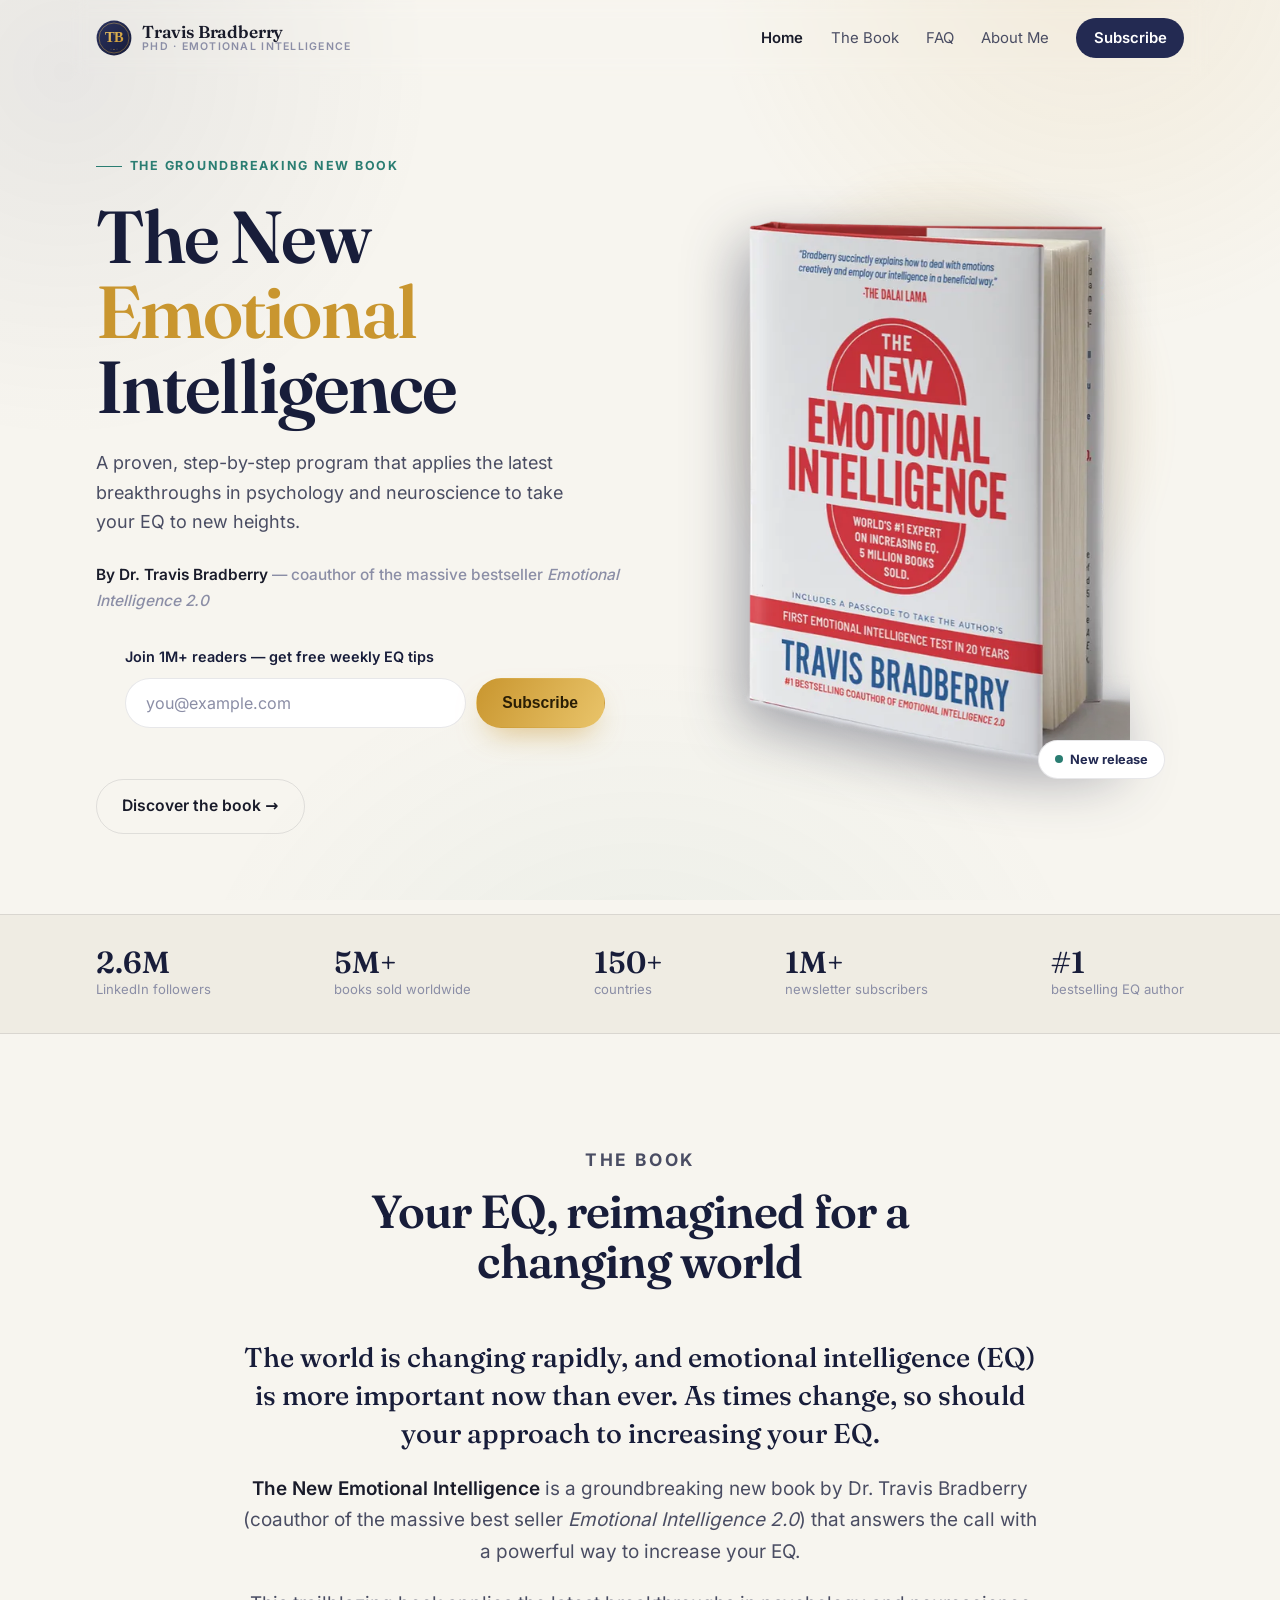
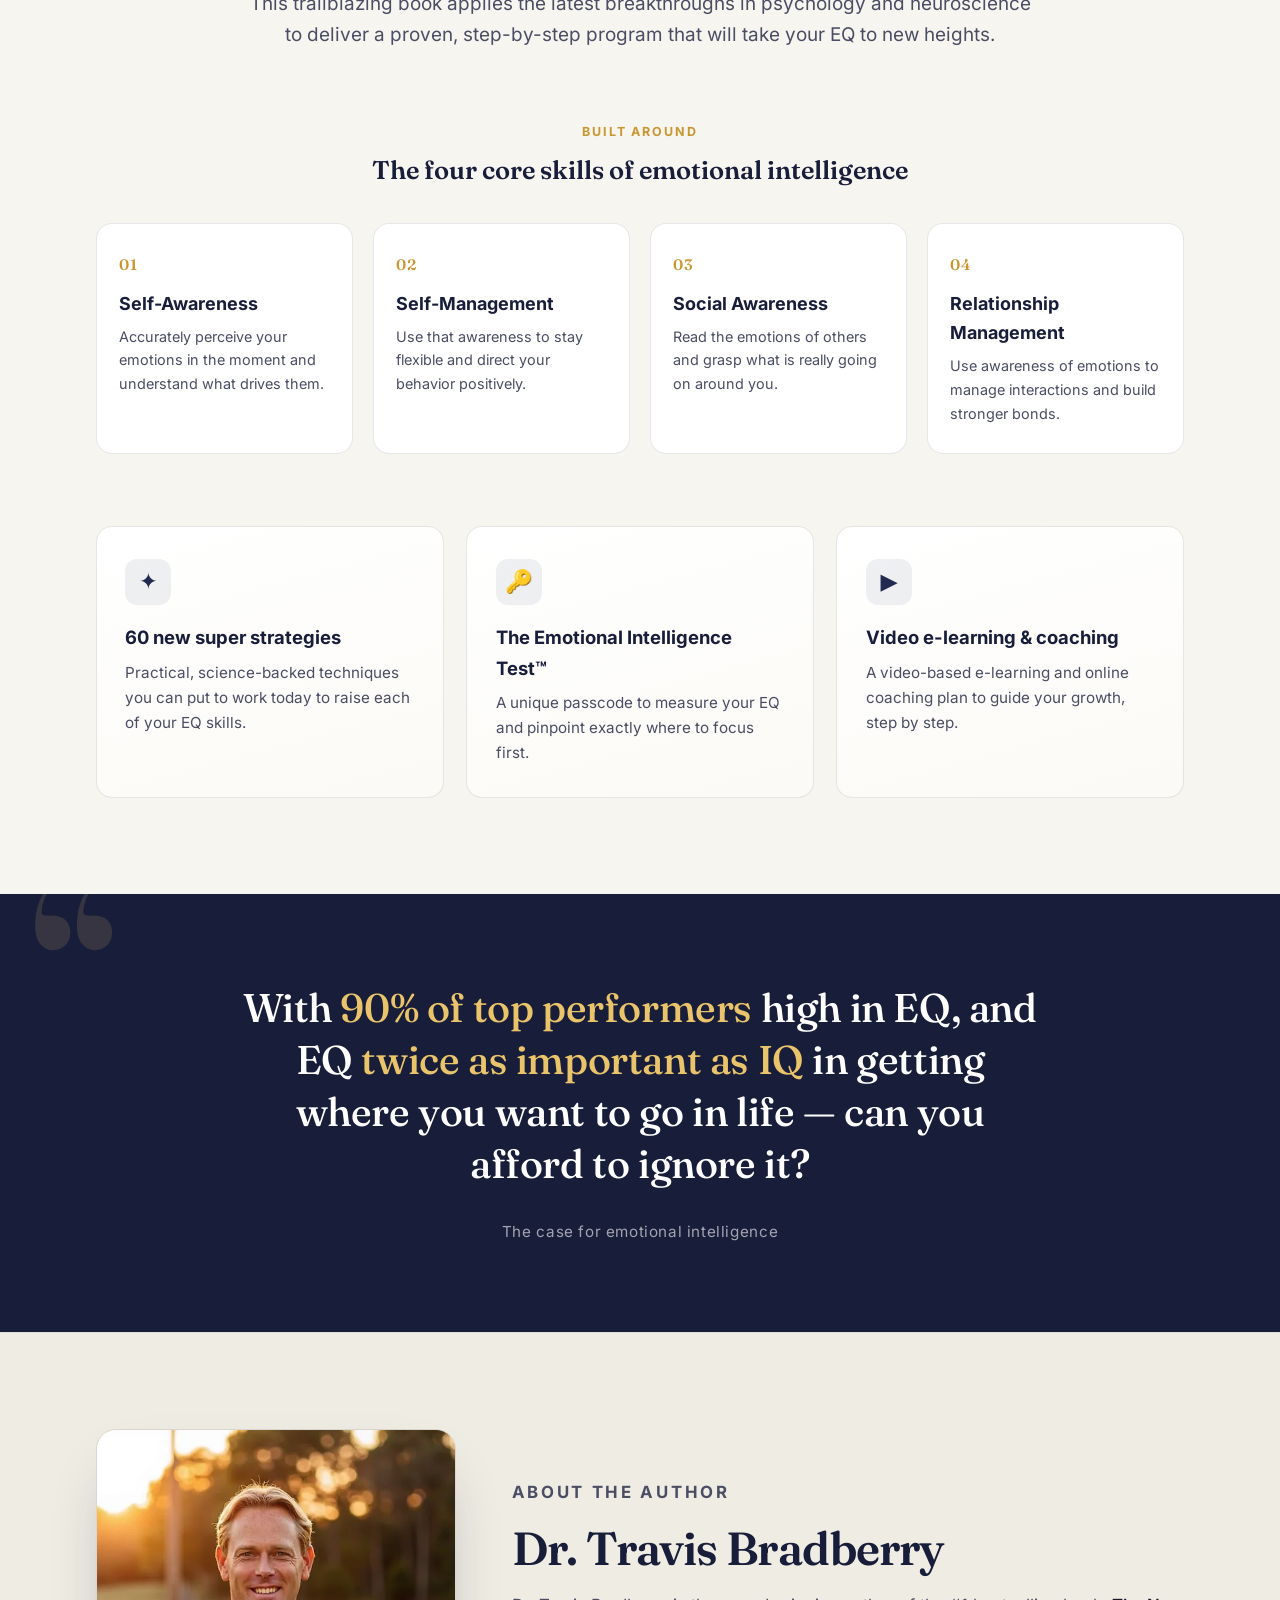
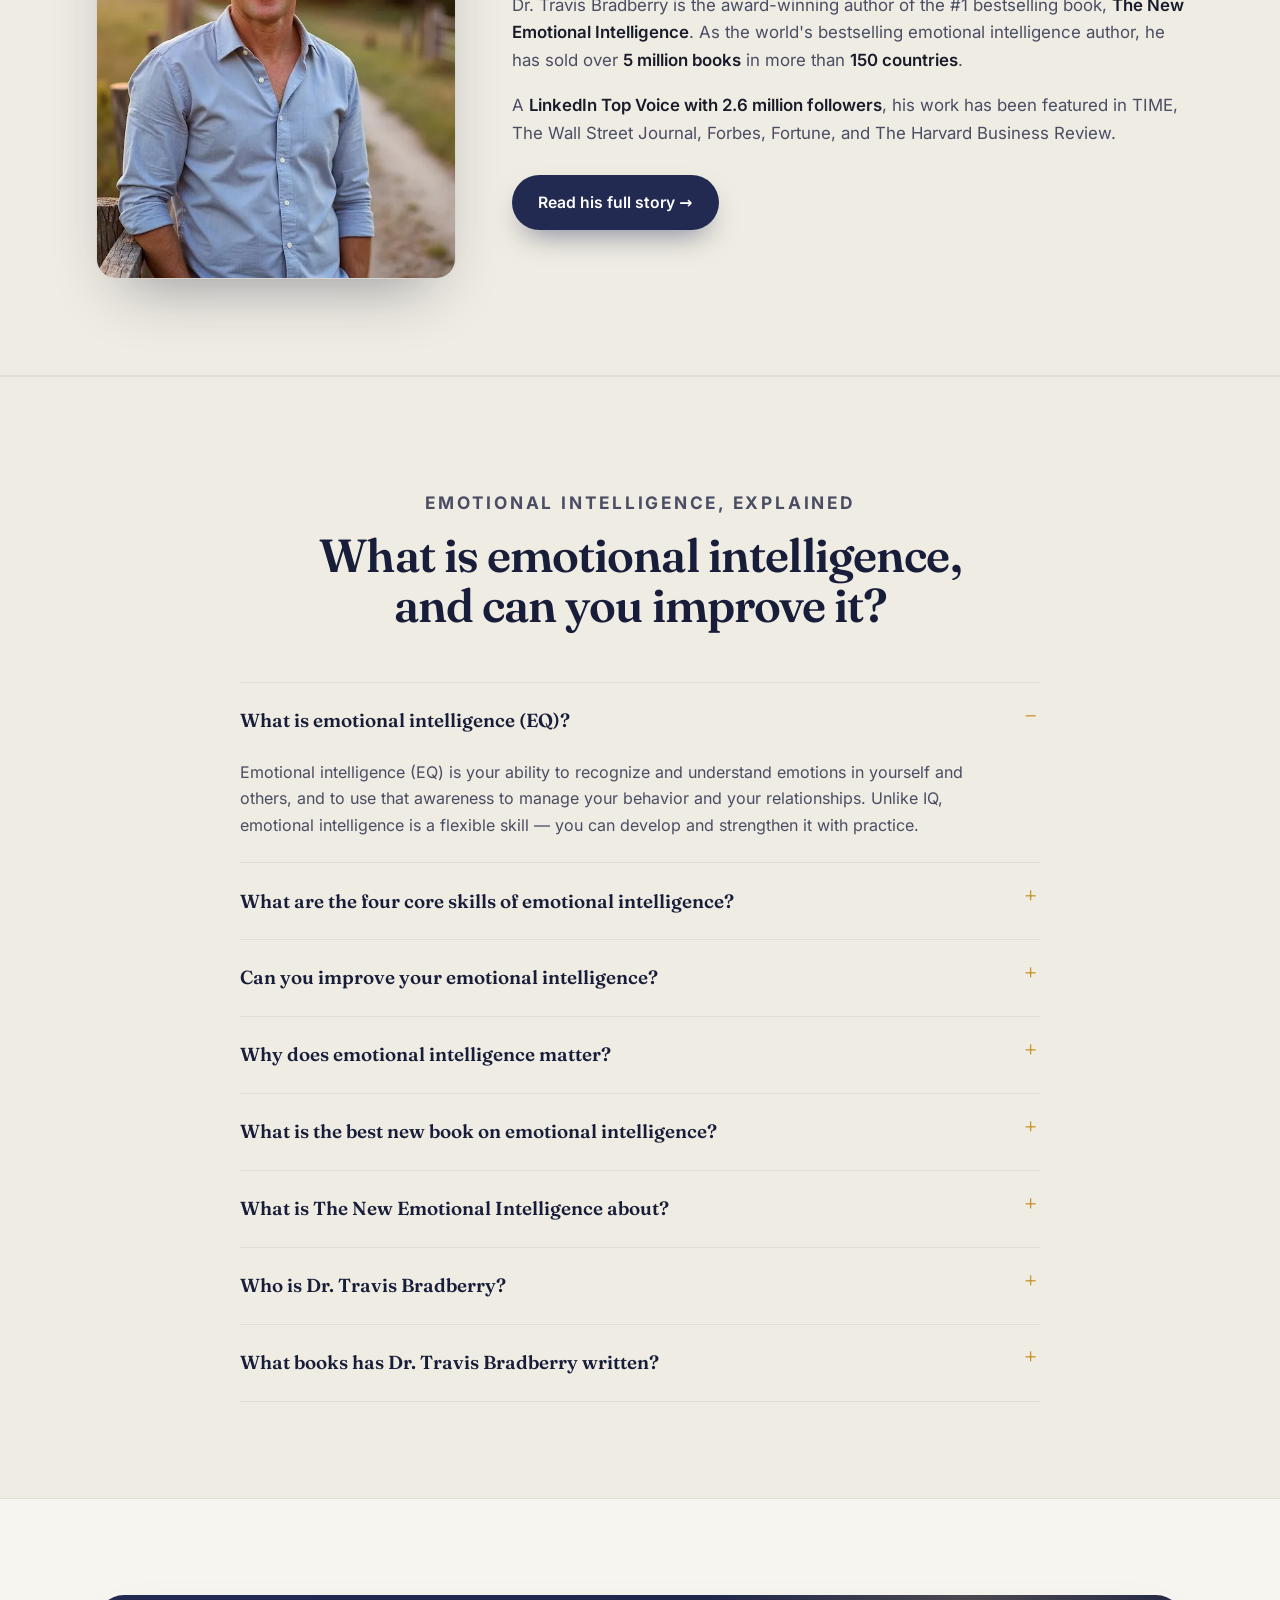
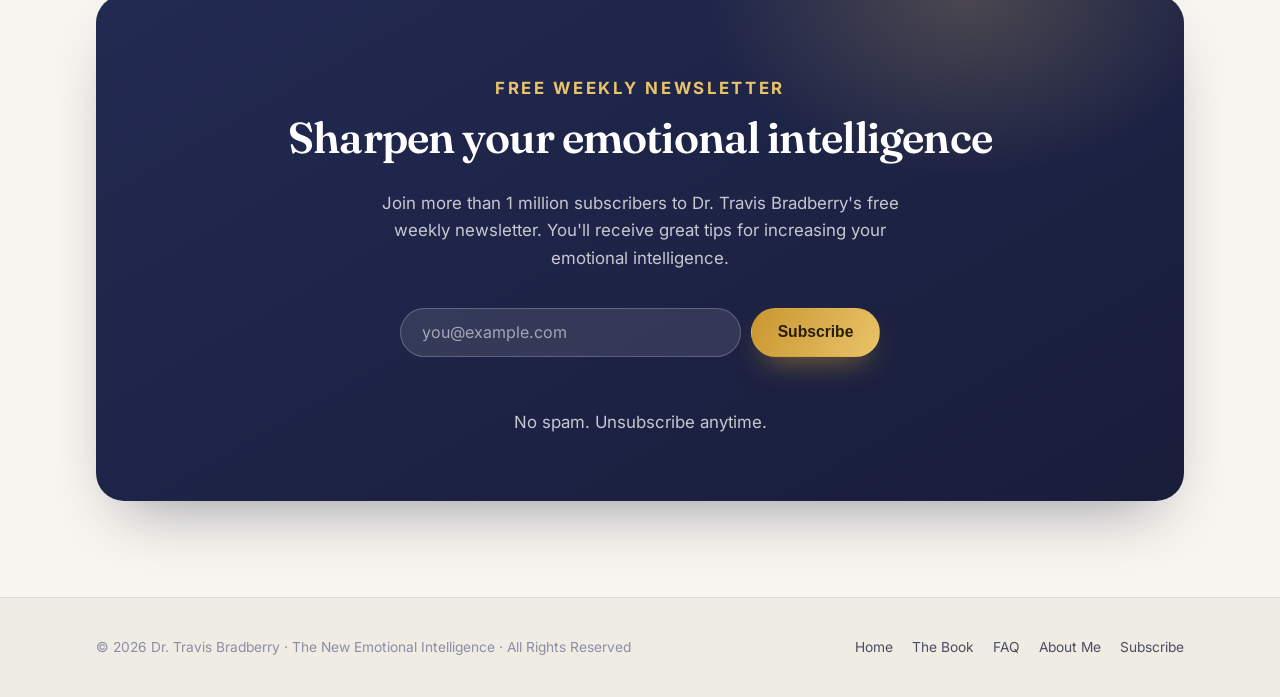
==== commit 41651470: "Publish 3 approved owner items: book page /the-new-emotional-intelligence.html, About books + FAQ, H" ====
--- a/index.html
+++ b/index.html
@@ -13,7 +13,7 @@
   <meta name="viewport" content="width=device-width, initial-scale=1.0" />
 
   <title>The New Emotional Intelligence — Dr. Travis Bradberry</title>
-  <meta name="description" content="The New Emotional Intelligence is a groundbreaking new book by Dr. Travis Bradberry, coauthor of the bestseller Emotional Intelligence 2.0 — a proven, step-by-step program that takes your EQ to new heights." />
+  <meta name="description" content="The New Emotional Intelligence is the new book by Dr. Travis Bradberry, coauthor of Emotional Intelligence 2.0: a proven, step-by-step program to raise your EQ." />
   <meta name="author" content="Dr. Travis Bradberry" />
   <meta name="robots" content="index, follow, max-image-preview:large" />
   <meta name="theme-color" content="#181d3a" />
@@ -56,6 +56,7 @@
         "@type": "Book",
         "@id": "https://www.travisbradberry.com/#book",
         "name": "The New Emotional Intelligence",
+        "url": "https://www.travisbradberry.com/the-new-emotional-intelligence.html",
         "author": { "@type": "Person", "name": "Dr. Travis Bradberry", "@id": "https://www.travisbradberry.com/#travis" },
         "about": { "@id": "https://www.travisbradberry.com/#emotional-intelligence" },
         "genre": "Self-help",
@@ -68,6 +69,7 @@
         "@type": "Person",
         "@id": "https://www.travisbradberry.com/#travis",
         "name": "Dr. Travis Bradberry",
+        "alternateName": "Travis Bradberry",
         "jobTitle": ["Author & Emotional Intelligence Expert", "Chief People Scientist"],
         "description": "The world's bestselling emotional intelligence author and a LinkedIn Top Voice with 2.6 million followers.",
         "url": "https://www.travisbradberry.com/about.html",
@@ -98,7 +100,15 @@
         ],
         "worksFor": { "@id": "https://www.travisbradberry.com/#leadx" },
         "knowsAbout": ["Emotional intelligence", "EQ", "Psychology", "Leadership", "Neuroscience"],
-        "sameAs": ["https://www.linkedin.com/in/travisbradberry"]
+        "sameAs": ["https://www.linkedin.com/in/travisbradberry", "https://www.wikidata.org/wiki/Q17986043"]
+      },
+      {
+        "@type": "Book",
+        "@id": "https://www.travisbradberry.com/#eq2",
+        "name": "Emotional Intelligence 2.0",
+        "author": { "@id": "https://www.travisbradberry.com/#travis" },
+        "about": { "@id": "https://www.travisbradberry.com/#emotional-intelligence" },
+        "inLanguage": "en"
       },
       {
         "@type": "Organization",
@@ -146,8 +156,18 @@
           },
           {
             "@type": "Question",
+            "name": "What is the best new book on emotional intelligence?",
+            "acceptedAnswer": { "@type": "Answer", "text": "The New Emotional Intelligence by Dr. Travis Bradberry, coauthor of the bestseller Emotional Intelligence 2.0. It applies the latest breakthroughs in psychology and neuroscience to a proven, step-by-step program, with 60 new strategies, the Emotional Intelligence Test, and video e-learning and coaching." }
+          },
+          {
+            "@type": "Question",
             "name": "Who is Dr. Travis Bradberry?",
             "acceptedAnswer": { "@type": "Answer", "text": "Dr. Travis Bradberry is the world's bestselling emotional intelligence author, with over 5 million books sold in more than 150 countries. He holds a dual Ph.D. in clinical and industrial-organizational psychology and is a LinkedIn Top Voice with 2.6 million followers." }
+          },
+          {
+            "@type": "Question",
+            "name": "What books has Dr. Travis Bradberry written?",
+            "acceptedAnswer": { "@type": "Answer", "text": "Dr. Bradberry is the author of the #1 bestselling book The New Emotional Intelligence, his new book, and the coauthor of the massive bestseller Emotional Intelligence 2.0. Both are built on the four core skills of emotional intelligence: self-awareness, self-management, social awareness, and relationship management." }
           }
         ]
       }
@@ -174,7 +194,7 @@
     </button>
     <nav class="nav-links" id="primary-nav" aria-label="Primary">
       <a href="index.html" class="active">Home</a>
-      <a href="#book">The Book</a>
+      <a href="the-new-emotional-intelligence.html">The Book</a>
       <a href="#faq">FAQ</a>
       <a href="about.html">About Me</a>
       <a class="nav-cta" href="#subscribe">Subscribe</a>
@@ -185,7 +205,7 @@
     <!-- HERO -->
     <section class="hero">
       <div class="wrap hero-grid">
-        <div class="hero-copy reveal">
+        <div class="hero-copy">
           <p class="eyebrow">The groundbreaking new book</p>
           <h1>The New <em>Emotional</em> Intelligence</h1>
           <p class="lede">A proven, step-by-step program that applies the latest breakthroughs in psychology and neuroscience to take your EQ to new heights.</p>
@@ -203,7 +223,7 @@
             <a class="btn btn-ghost" href="#book">Discover the book →</a>
           </div>
         </div>
-        <div class="cover-stage reveal">
+        <div class="cover-stage">
           <picture>
             <source type="image/webp" srcset="assets/img/book-cover-500.webp 500w, assets/img/book-cover.webp 553w" sizes="(max-width: 760px) 300px, 420px" />
             <img class="cover" src="assets/img/book-cover.png" alt="The New Emotional Intelligence — book cover by Dr. Travis Bradberry" width="553" height="760" fetchpriority="high" decoding="async" />
@@ -320,7 +340,7 @@
       <div class="wrap">
         <div class="section-head">
           <p class="kicker">Emotional intelligence, explained</p>
-          <h2>Frequently asked questions</h2>
+          <h2>What is emotional intelligence, and can you improve it?</h2>
         </div>
         <div class="faq reveal">
           <details class="faq-item" open>
@@ -348,6 +368,12 @@
             </div>
           </details>
           <details class="faq-item">
+            <summary>What is the best new book on emotional intelligence?</summary>
+            <div class="faq-a">
+              <p><em>The New Emotional Intelligence</em> by Dr. Travis Bradberry, coauthor of the bestseller <em>Emotional Intelligence 2.0</em>. It applies the latest breakthroughs in psychology and neuroscience to a proven, step-by-step program, with 60 new strategies, the Emotional Intelligence Test, and video e-learning and coaching.</p>
+            </div>
+          </details>
+          <details class="faq-item">
             <summary>What is The New Emotional Intelligence about?</summary>
             <div class="faq-a">
               <p><em>The New Emotional Intelligence</em> is a groundbreaking book by Dr. Travis Bradberry, coauthor of the bestseller <em>Emotional Intelligence 2.0</em>. It applies the latest breakthroughs in psychology and neuroscience to deliver a step-by-step program — including 60 new strategies, the Emotional Intelligence Test, and video coaching — to take your EQ to new heights.</p>
@@ -357,6 +383,12 @@
             <summary>Who is Dr. Travis Bradberry?</summary>
             <div class="faq-a">
               <p>Dr. Travis Bradberry is the world's bestselling emotional intelligence author, with over 5 million books sold in more than 150 countries. He holds a dual Ph.D. in clinical and industrial-organizational psychology and is a LinkedIn Top Voice with 2.6 million followers.</p>
+            </div>
+          </details>
+          <details class="faq-item">
+            <summary>What books has Dr. Travis Bradberry written?</summary>
+            <div class="faq-a">
+              <p>Dr. Bradberry is the author of the #1 bestselling book <strong>The New Emotional Intelligence</strong>, his new book, and the coauthor of the massive bestseller <em>Emotional Intelligence 2.0</em>. Both are built on the four core skills of emotional intelligence: self-awareness, self-management, social awareness, and relationship management.</p>
             </div>
           </details>
         </div>
@@ -389,7 +421,7 @@
       <span>© <span id="year"></span> Dr. Travis Bradberry · The New Emotional Intelligence · All Rights Reserved</span>
       <nav class="foot-links" aria-label="Footer">
         <a href="index.html">Home</a>
-        <a href="#book">The Book</a>
+        <a href="the-new-emotional-intelligence.html">The Book</a>
         <a href="#faq">FAQ</a>
         <a href="about.html">About Me</a>
         <a href="#subscribe">Subscribe</a>
--- a/styles.css
+++ b/styles.css
@@ -272,6 +272,13 @@
 .about-hero .role { margin-top: 0.6rem; font-size: 1.05rem; color: var(--teal); font-weight: 600; }
 .about-hero p { margin-top: 1.3rem; color: var(--ink-soft); font-size: 1.1rem; }
 
+/* breadcrumb trail (non-home pages) */
+.breadcrumb { margin-bottom: 1.6rem; font-size: 0.85rem; color: var(--ink-soft); }
+.breadcrumb ol { list-style: none; margin: 0; padding: 0; display: flex; flex-wrap: wrap; gap: 0.4rem; }
+.breadcrumb li + li::before { content: "\203A"; margin-right: 0.4rem; color: var(--gold); }
+.breadcrumb a { color: inherit; text-decoration: underline; text-underline-offset: 2px; }
+.breadcrumb a:hover { color: var(--navy-deep); }
+
 .bio-prose { max-width: 46rem; margin: 0 auto; }
 .bio-prose p { font-size: 1.1rem; color: var(--ink-soft); margin-bottom: 1.3rem; }
 .bio-prose p strong { color: var(--ink); font-weight: 600; }
@@ -446,3 +453,12 @@
 .faq-item .faq-a { padding: 0 0 1.5rem; max-width: 46rem; color: var(--ink-soft); }
 .faq-item .faq-a p { margin-bottom: 0.8rem; }
 .faq-item .faq-a p:last-child { margin-bottom: 0; }
+
+/* About: question-style bio heading and links inside cards */
+.bio-q { font-family: var(--serif); font-weight: 600; font-size: clamp(1.6rem, 3vw, 2.2rem); color: var(--navy-deep); margin-bottom: 1.2rem; }
+.cred a { color: var(--navy-deep); }
+
+/* Book page */
+.book-page .bio-prose h2 { font-family: var(--serif); font-weight: 600; font-size: clamp(1.5rem, 3vw, 2rem); color: var(--navy-deep); margin: 2.6rem 0 1rem; }
+.book-page .bio-prose ul { margin: 0 0 1.3rem 1.2rem; color: var(--ink-soft); font-size: 1.1rem; }
+.book-page .bio-prose li { margin-bottom: 0.6rem; }
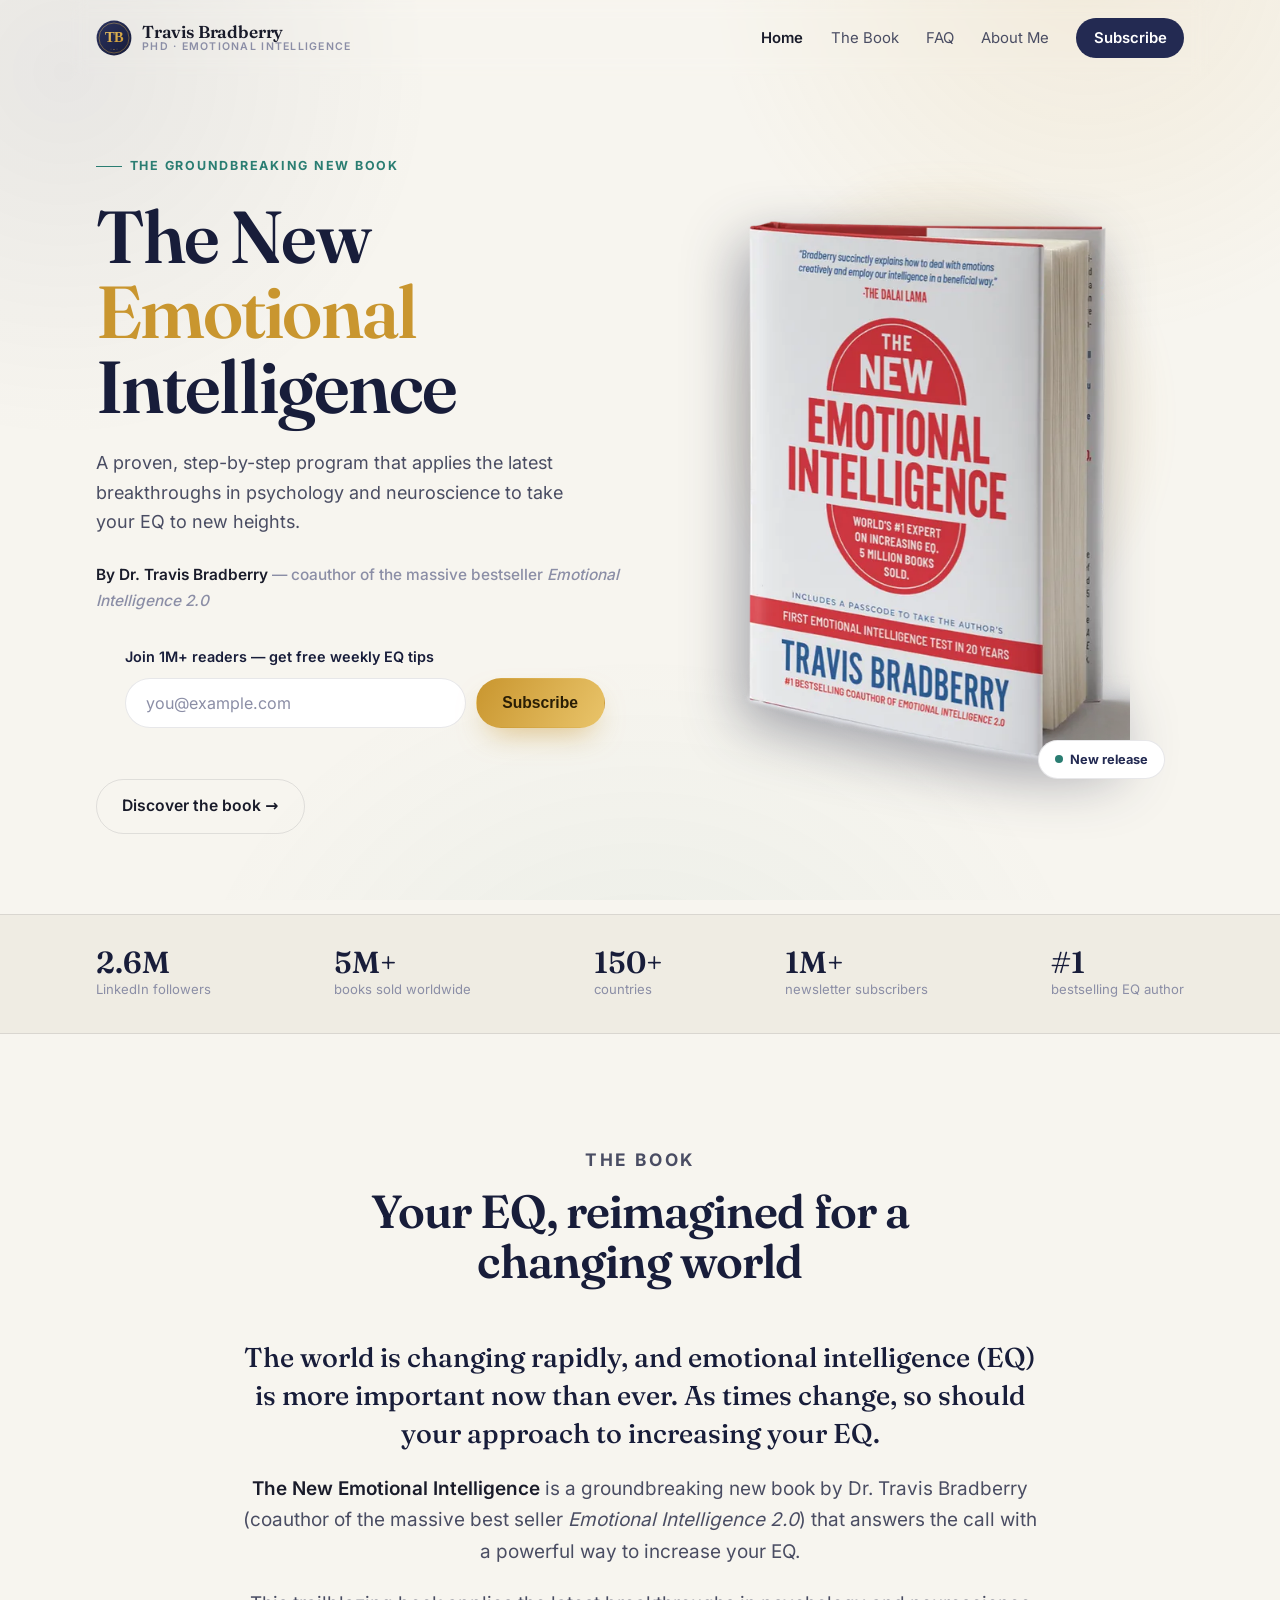
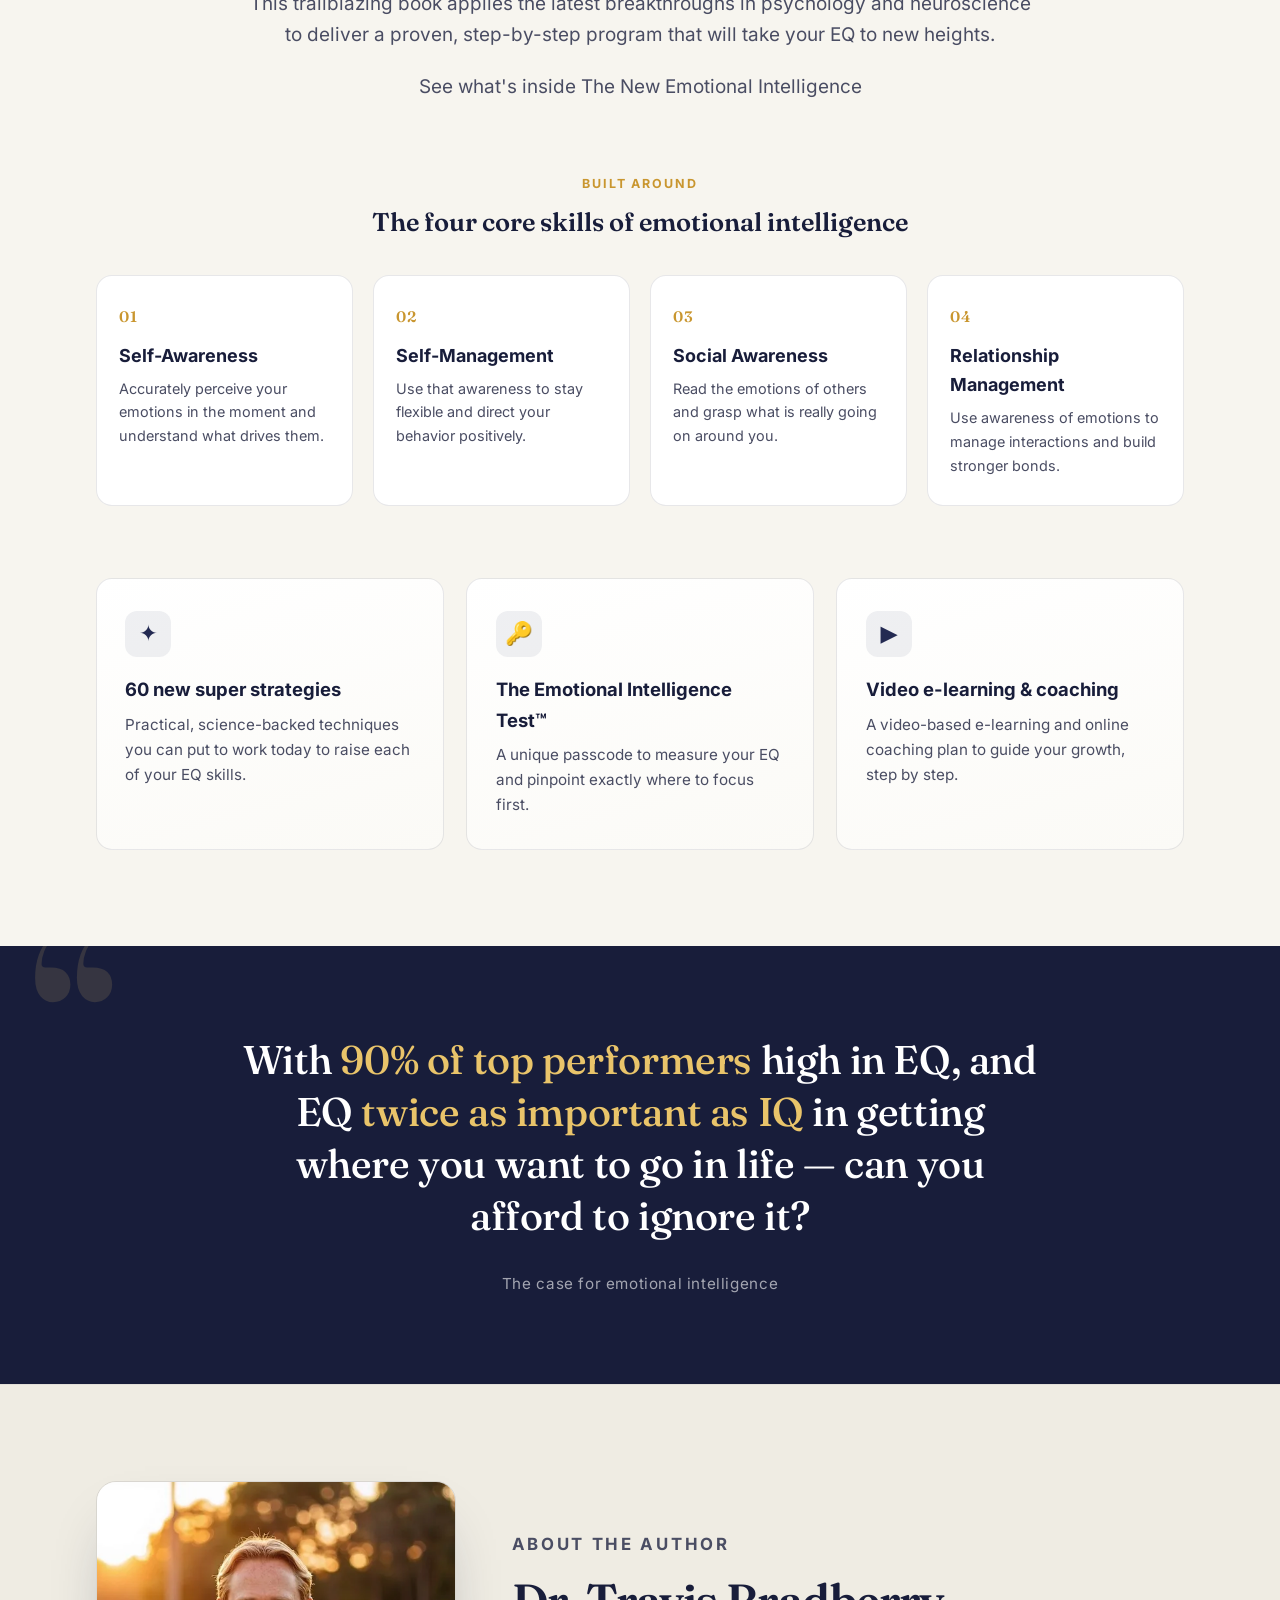
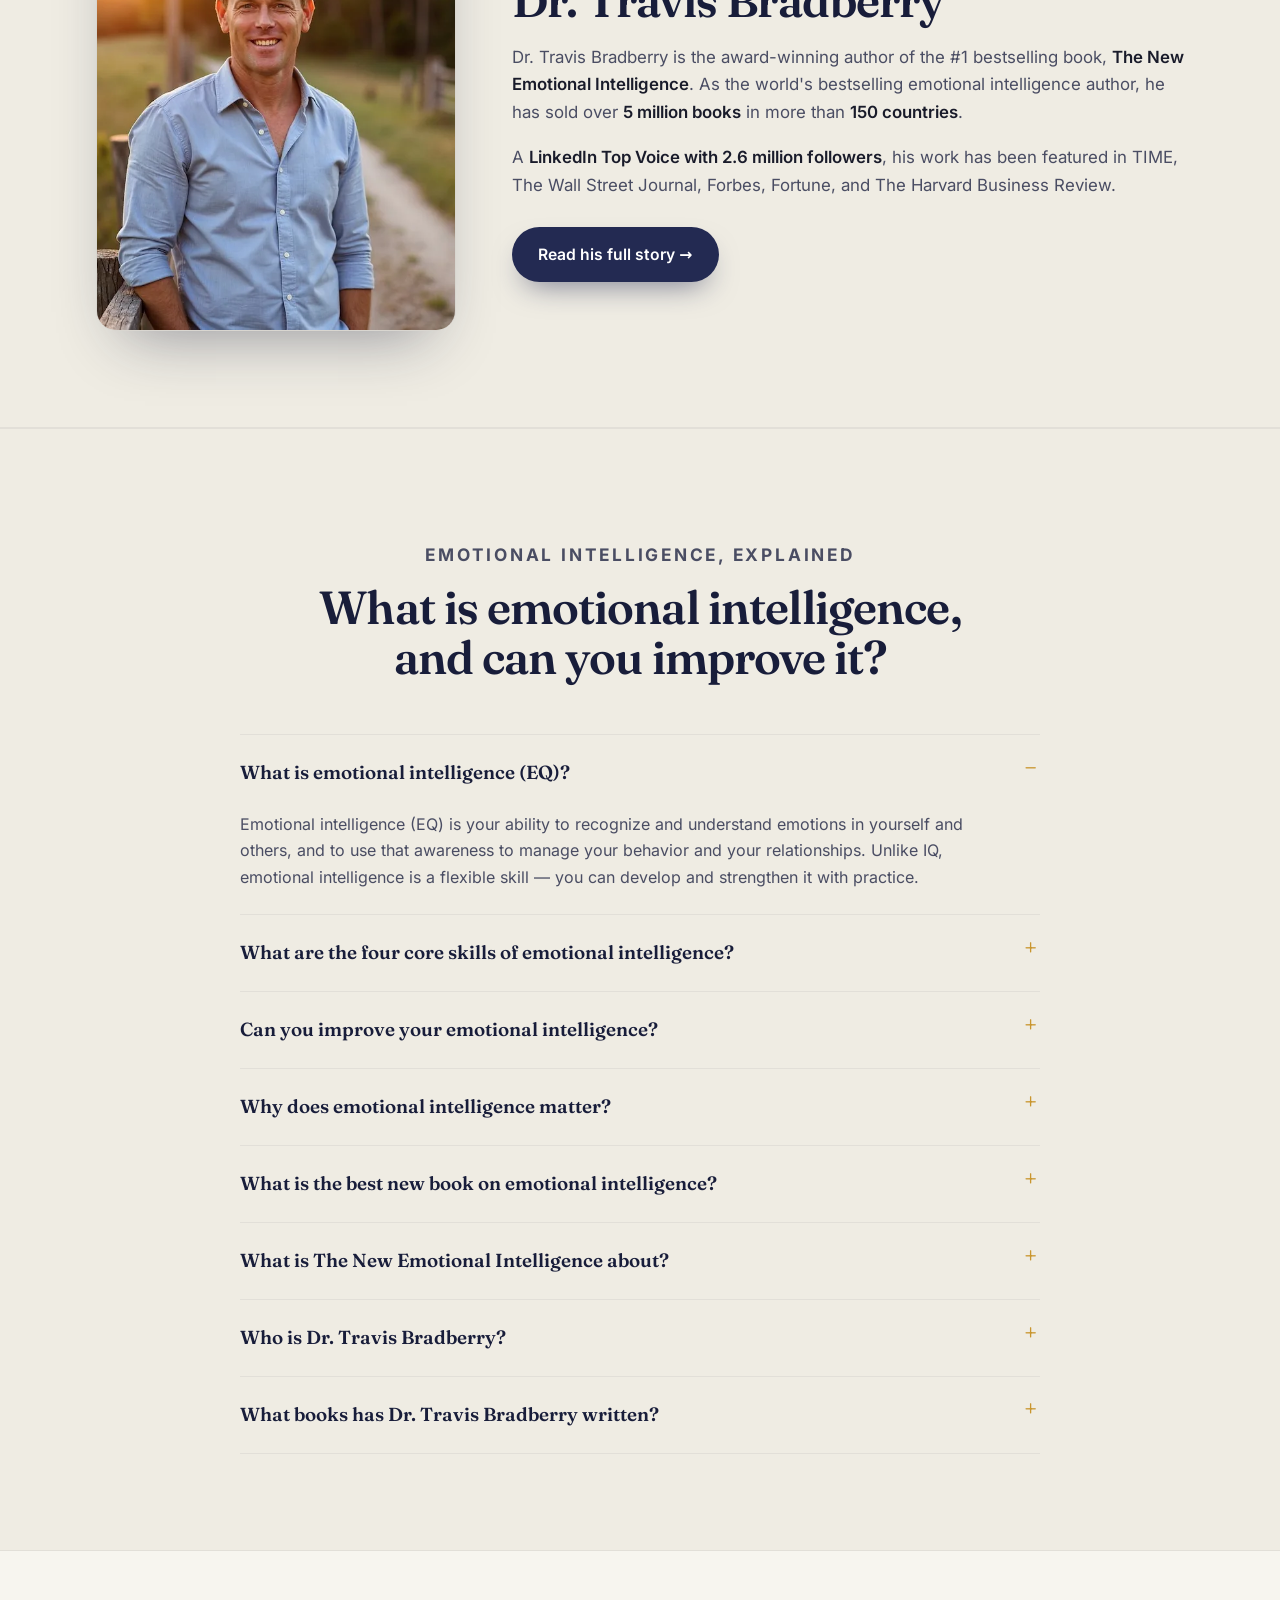
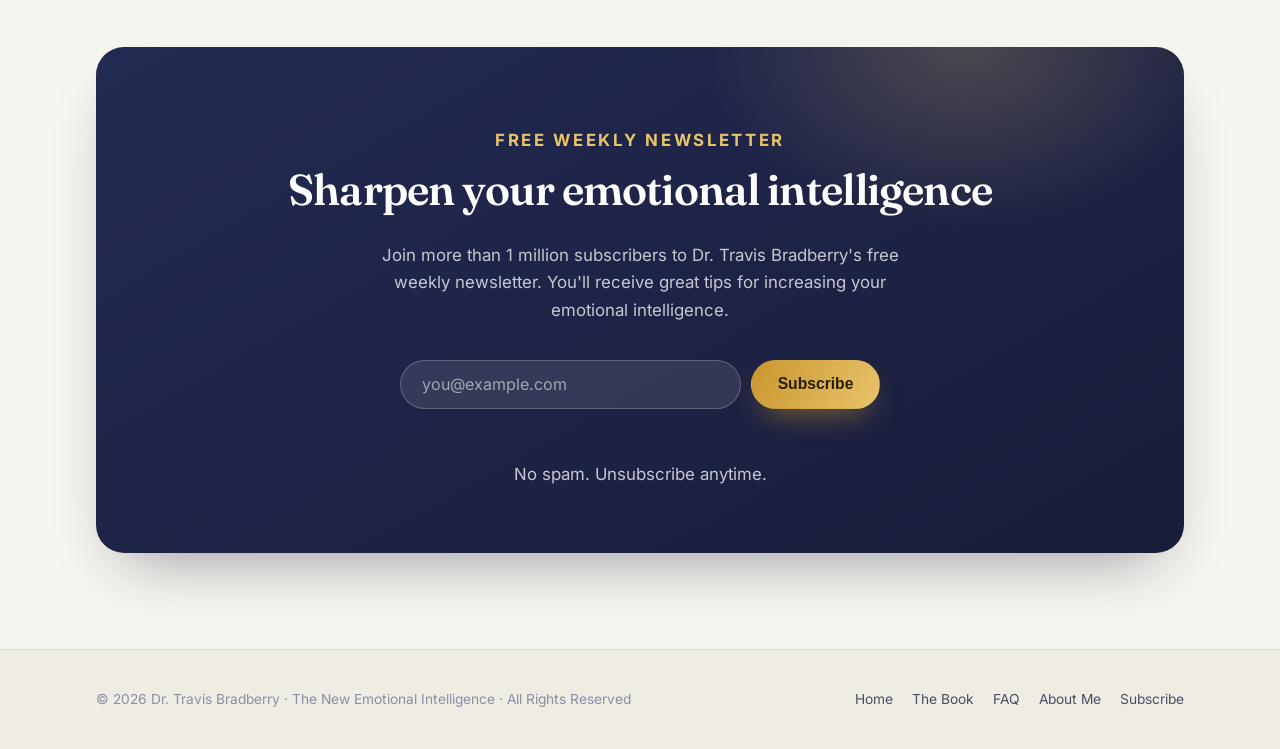
==== commit 3d484b84: "SEO: Home book section links to the book page with descriptive anchor text Co-Authored-By: Claude Op" ====
--- a/index.html
+++ b/index.html
@@ -255,6 +255,7 @@
           <p class="lead">The world is changing rapidly, and emotional intelligence (EQ) is more important now than ever. As times change, so should your approach to increasing your EQ.</p>
           <p><strong>The New Emotional Intelligence</strong> is a groundbreaking new book by Dr. Travis Bradberry (coauthor of the massive best seller <em>Emotional Intelligence 2.0</em>) that answers the call with a powerful way to increase your EQ.</p>
           <p>This trailblazing book applies the latest breakthroughs in psychology and neuroscience to deliver a proven, step-by-step program that will take your EQ to new heights.</p>
+          <p><a href="the-new-emotional-intelligence.html">See what's inside The New Emotional Intelligence</a></p>
         </div>
 
         <!-- FOUR CORE SKILLS -->
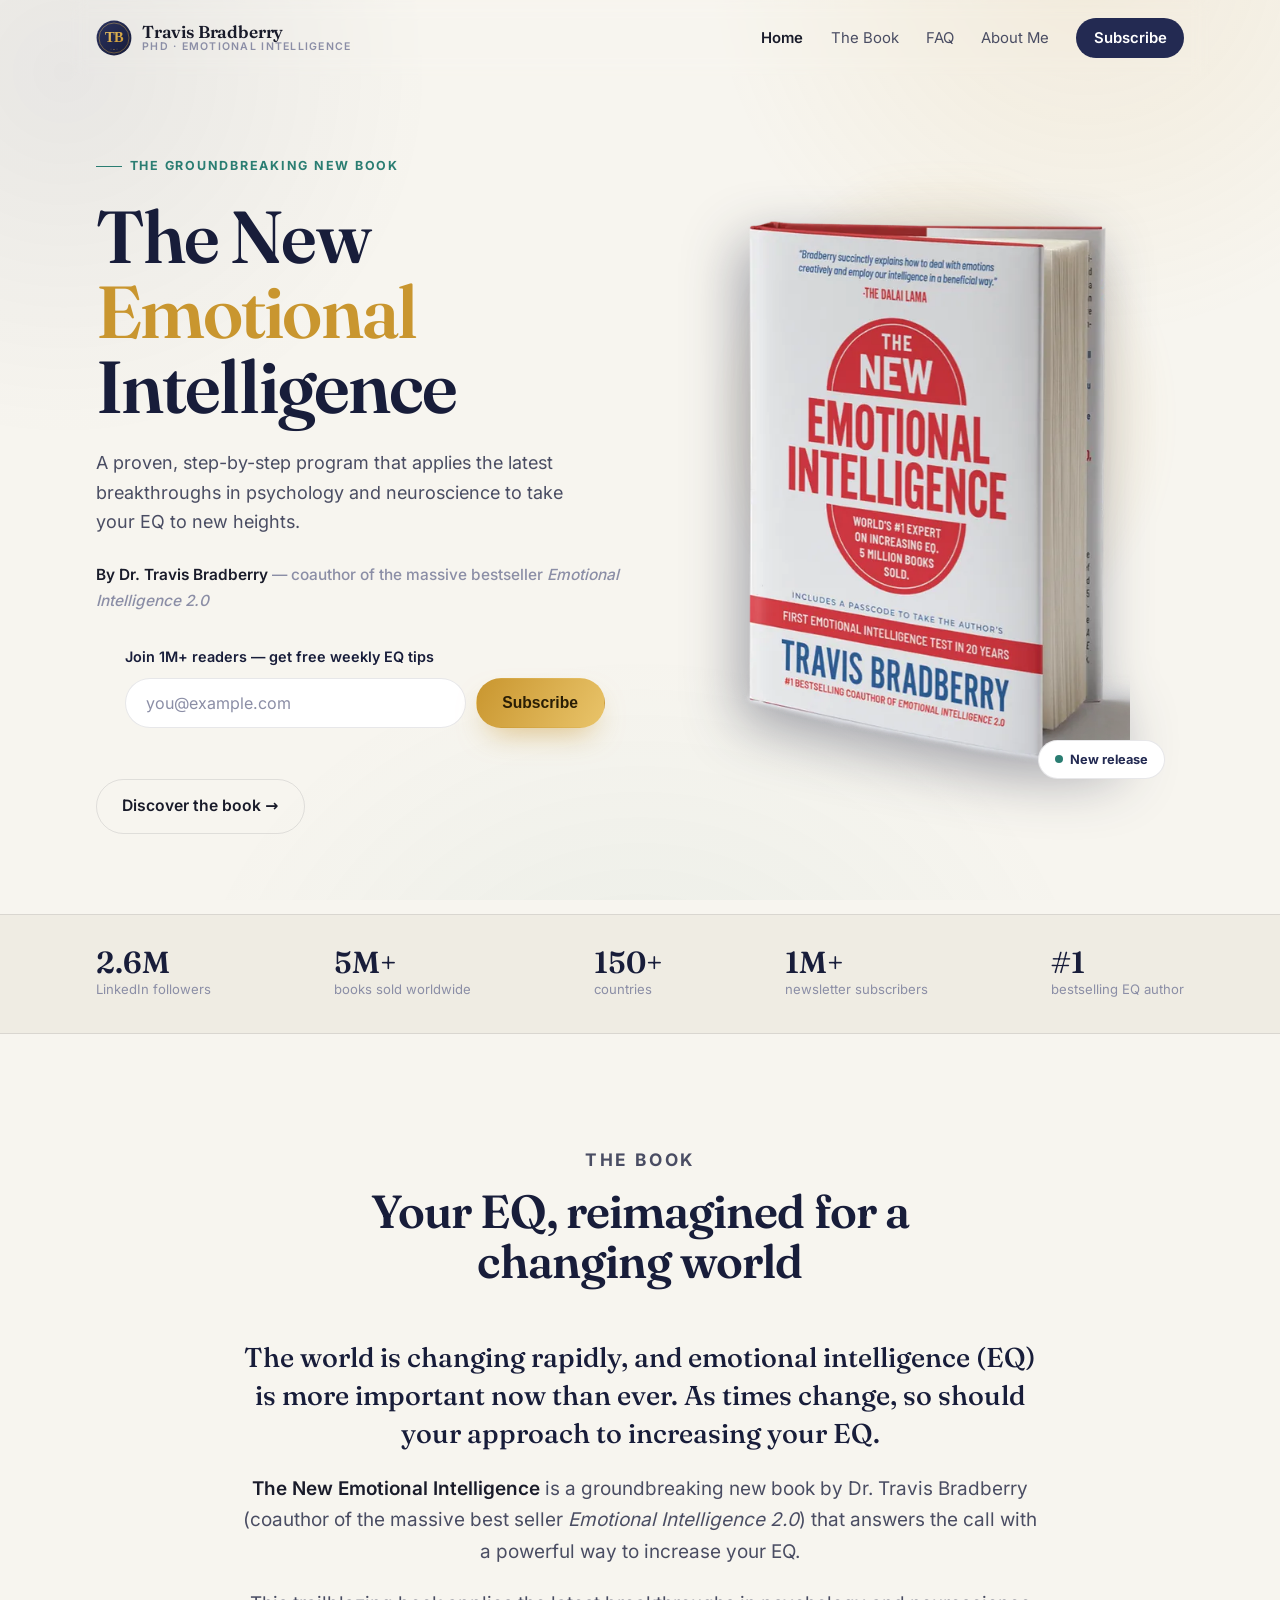
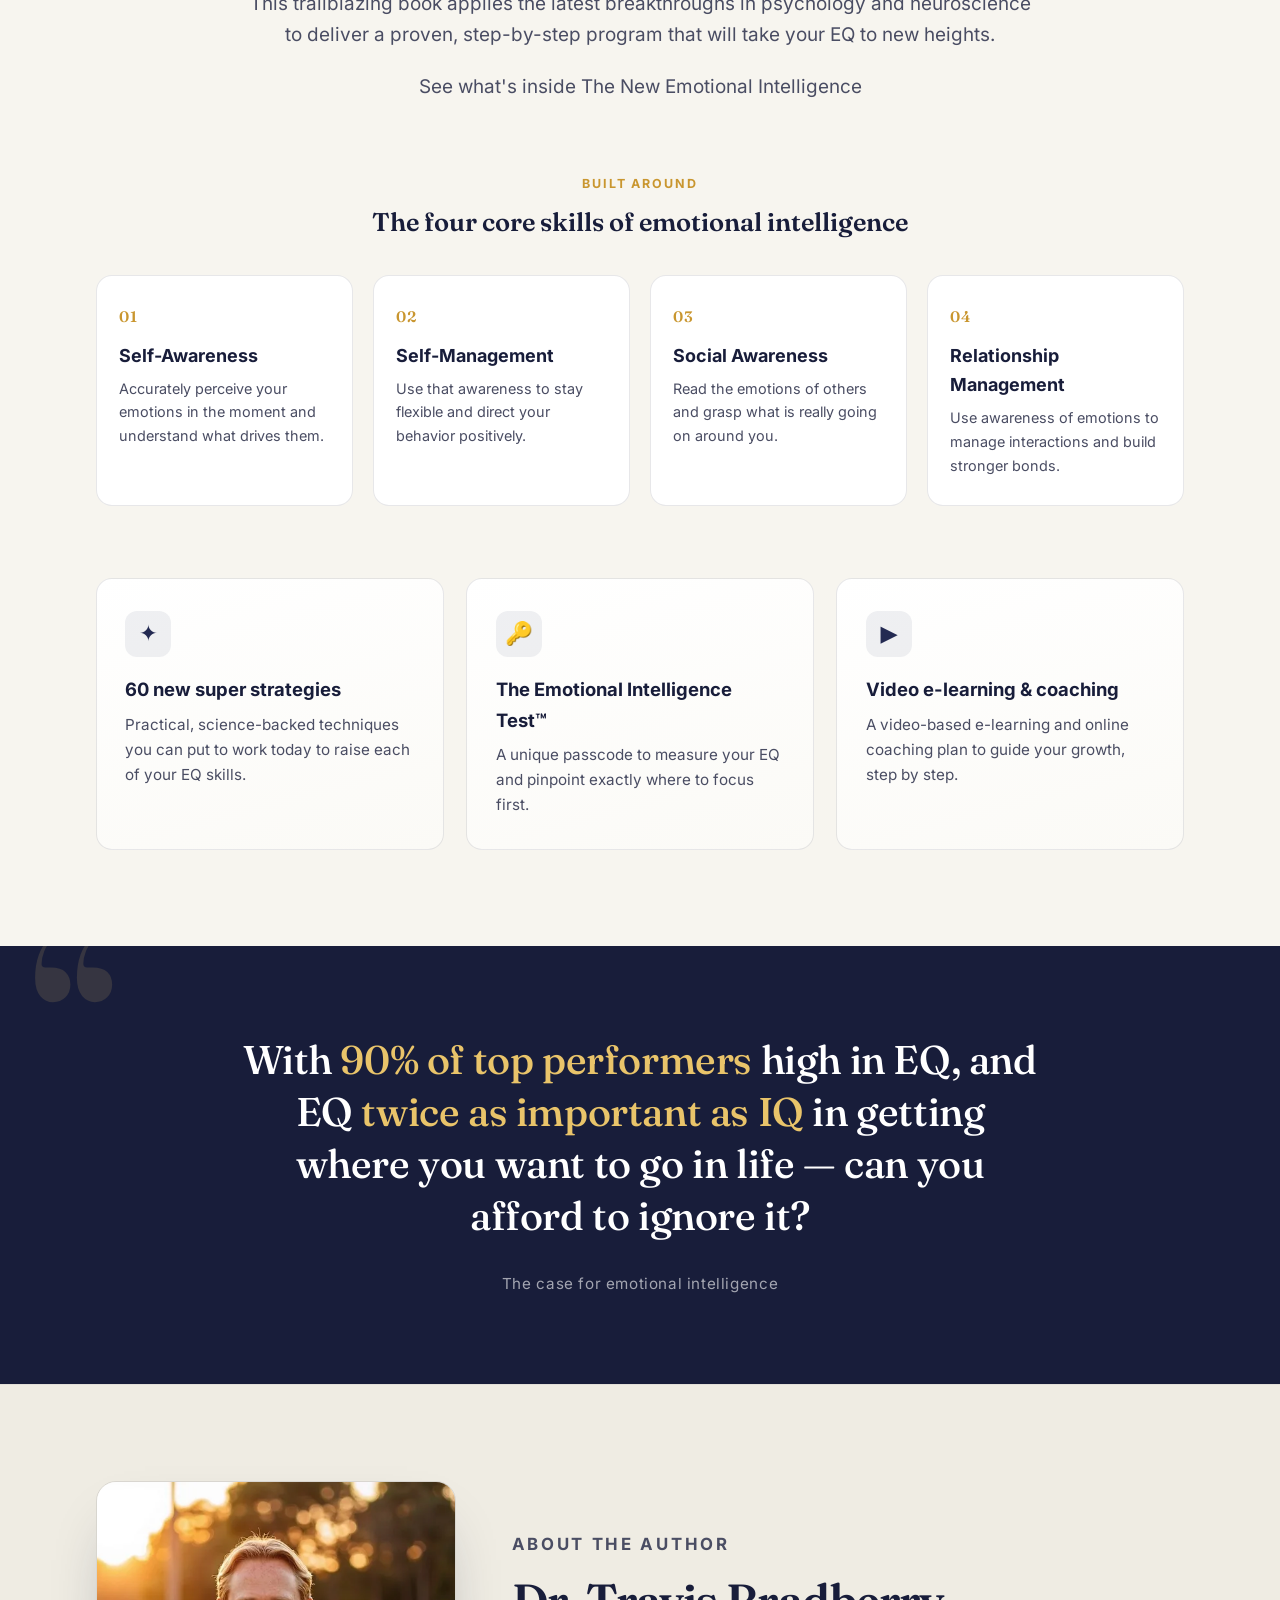
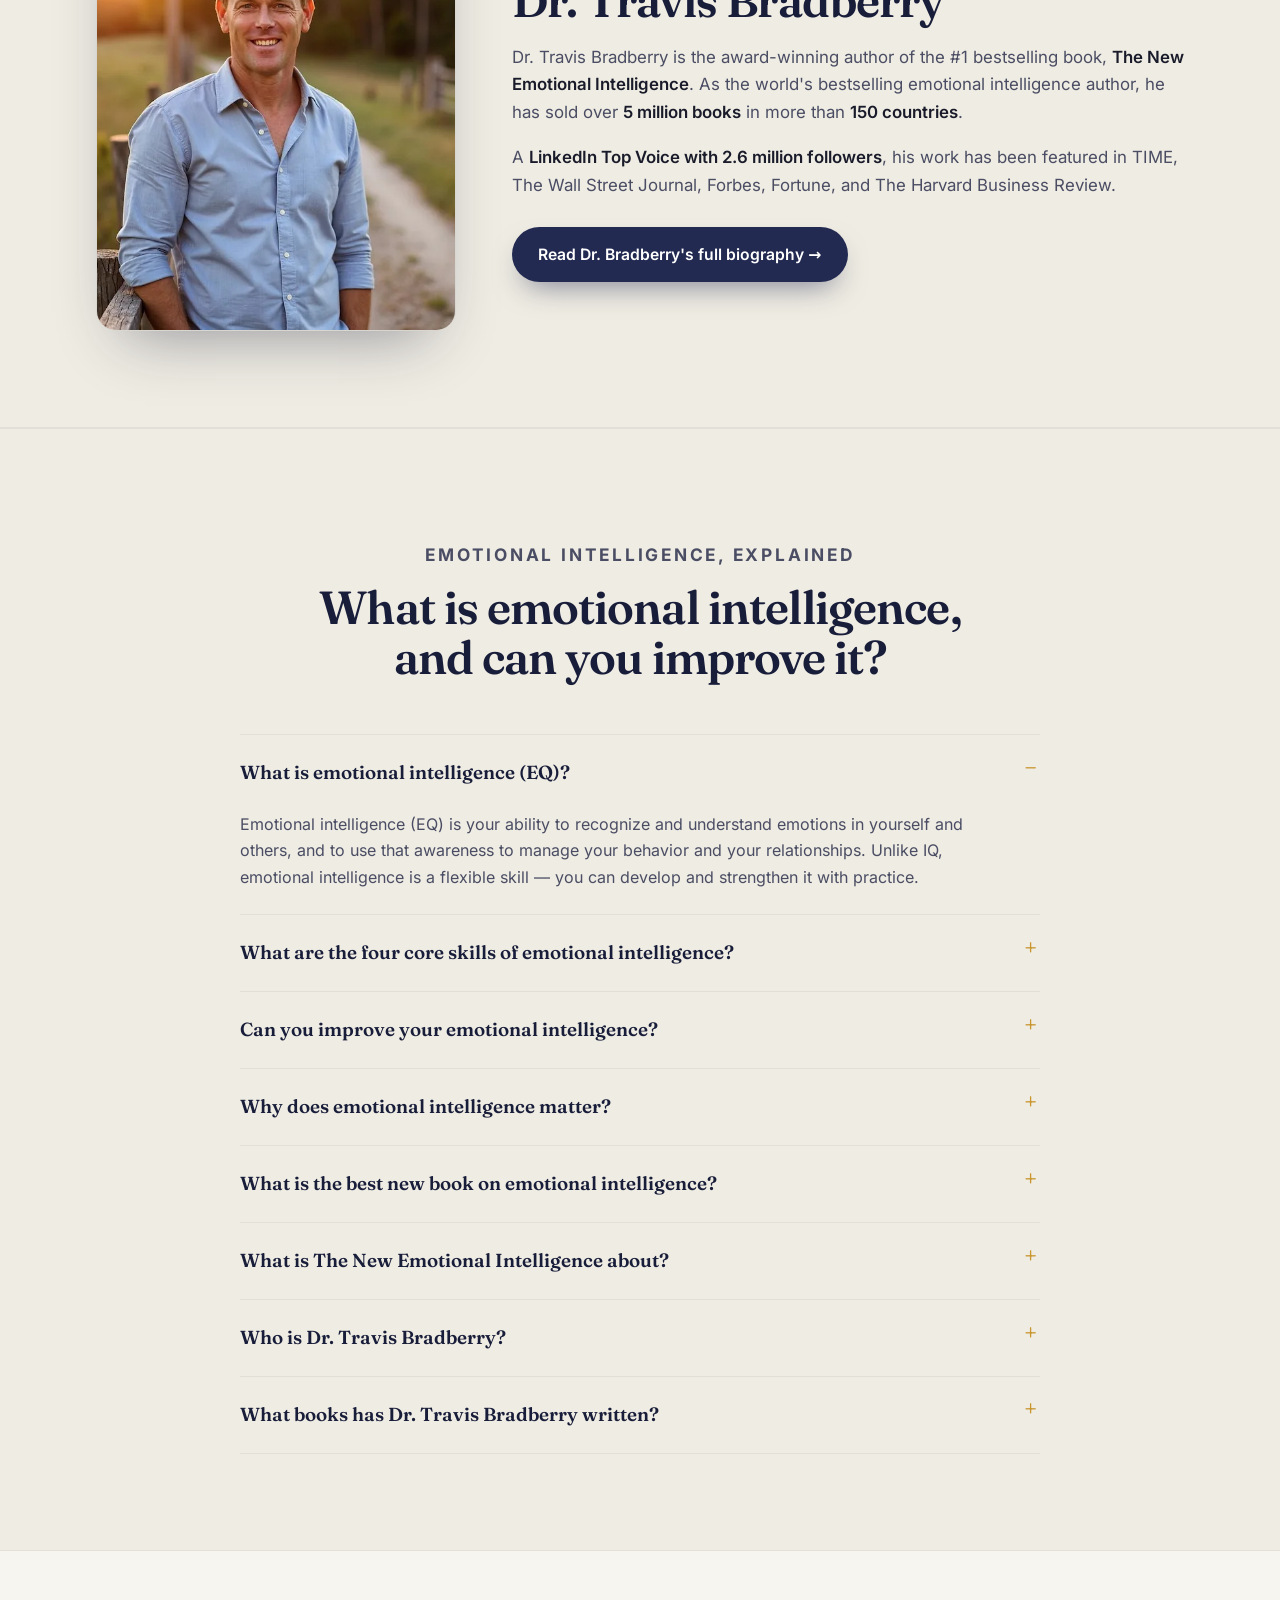
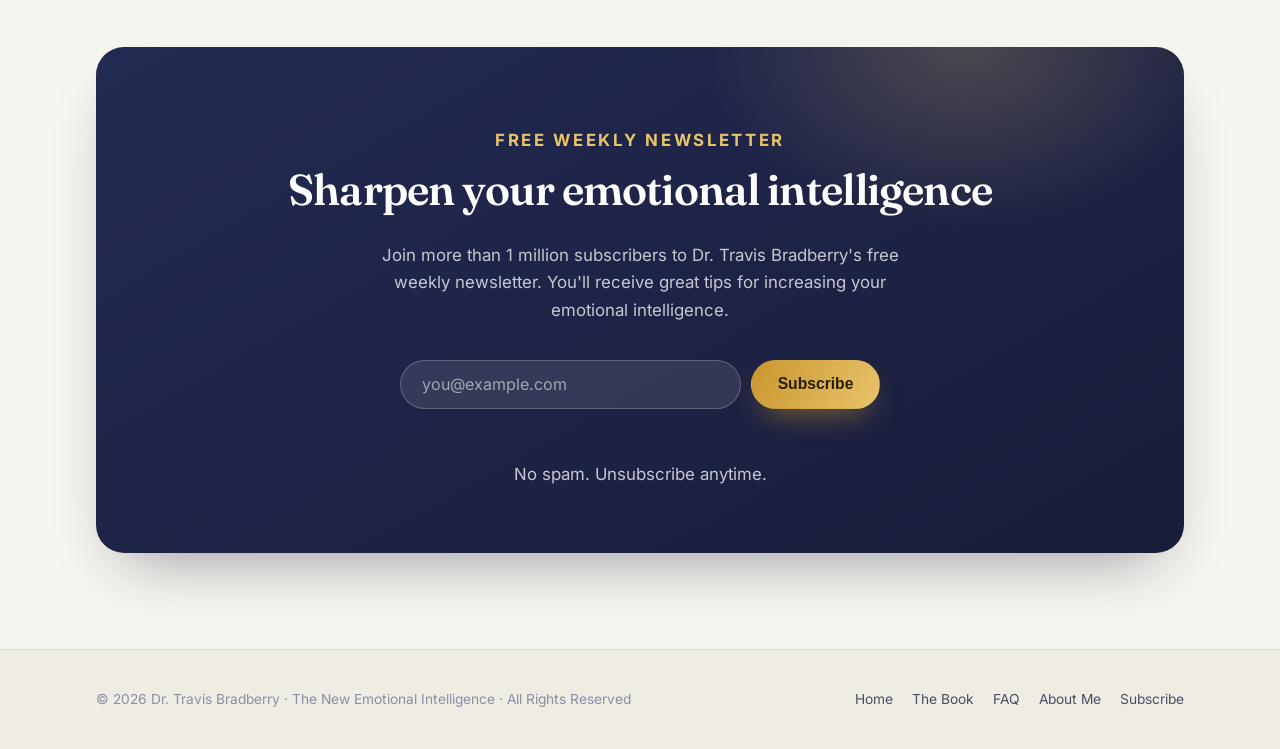
==== commit 3d597d9d: "SEO: Home author button says where it goes (Dr. Bradberry's full biography); GSC About 122 impr pos " ====
--- a/index.html
+++ b/index.html
@@ -12,7 +12,7 @@
   <meta charset="UTF-8" />
   <meta name="viewport" content="width=device-width, initial-scale=1.0" />
 
-  <title>The New Emotional Intelligence — Dr. Travis Bradberry</title>
+  <title>Dr. Travis Bradberry: The New Emotional Intelligence</title>
   <meta name="description" content="The New Emotional Intelligence is the new book by Dr. Travis Bradberry, coauthor of Emotional Intelligence 2.0: a proven, step-by-step program to raise your EQ." />
   <meta name="author" content="Dr. Travis Bradberry" />
   <meta name="robots" content="index, follow, max-image-preview:large" />
@@ -22,7 +22,7 @@
   <!-- Open Graph -->
   <meta property="og:type" content="book" />
   <meta property="og:site_name" content="Dr. Travis Bradberry" />
-  <meta property="og:title" content="The New Emotional Intelligence — Dr. Travis Bradberry" />
+  <meta property="og:title" content="Dr. Travis Bradberry: The New Emotional Intelligence" />
   <meta property="og:description" content="A groundbreaking new book that applies the latest breakthroughs in psychology and neuroscience to take your EQ to new heights." />
   <meta property="og:url" content="https://www.travisbradberry.com/" />
   <meta property="og:image" content="https://www.travisbradberry.com/assets/img/book-cover.png" />
@@ -30,7 +30,7 @@
   <meta property="og:locale" content="en_US" />
 
   <meta name="twitter:card" content="summary_large_image" />
-  <meta name="twitter:title" content="The New Emotional Intelligence — Dr. Travis Bradberry" />
+  <meta name="twitter:title" content="Dr. Travis Bradberry: The New Emotional Intelligence" />
   <meta name="twitter:description" content="The groundbreaking new book on emotional intelligence from the world's bestselling EQ author." />
   <meta name="twitter:image" content="https://www.travisbradberry.com/assets/img/book-cover.png" />
 
@@ -331,7 +331,7 @@
           <h2>Dr. Travis Bradberry</h2>
           <p>Dr. Travis Bradberry is the award-winning author of the #1 bestselling book, <strong>The New Emotional Intelligence</strong>. As the world's bestselling emotional intelligence author, he has sold over <strong>5 million books</strong> in more than <strong>150 countries</strong>.</p>
           <p>A <strong>LinkedIn Top Voice with 2.6 million followers</strong>, his work has been featured in TIME, The Wall Street Journal, Forbes, Fortune, and The Harvard Business Review.</p>
-          <a class="btn btn-primary" href="about.html">Read his full story →</a>
+          <a class="btn btn-primary" href="about.html">Read Dr. Bradberry's full biography →</a>
         </div>
       </div>
     </section>
